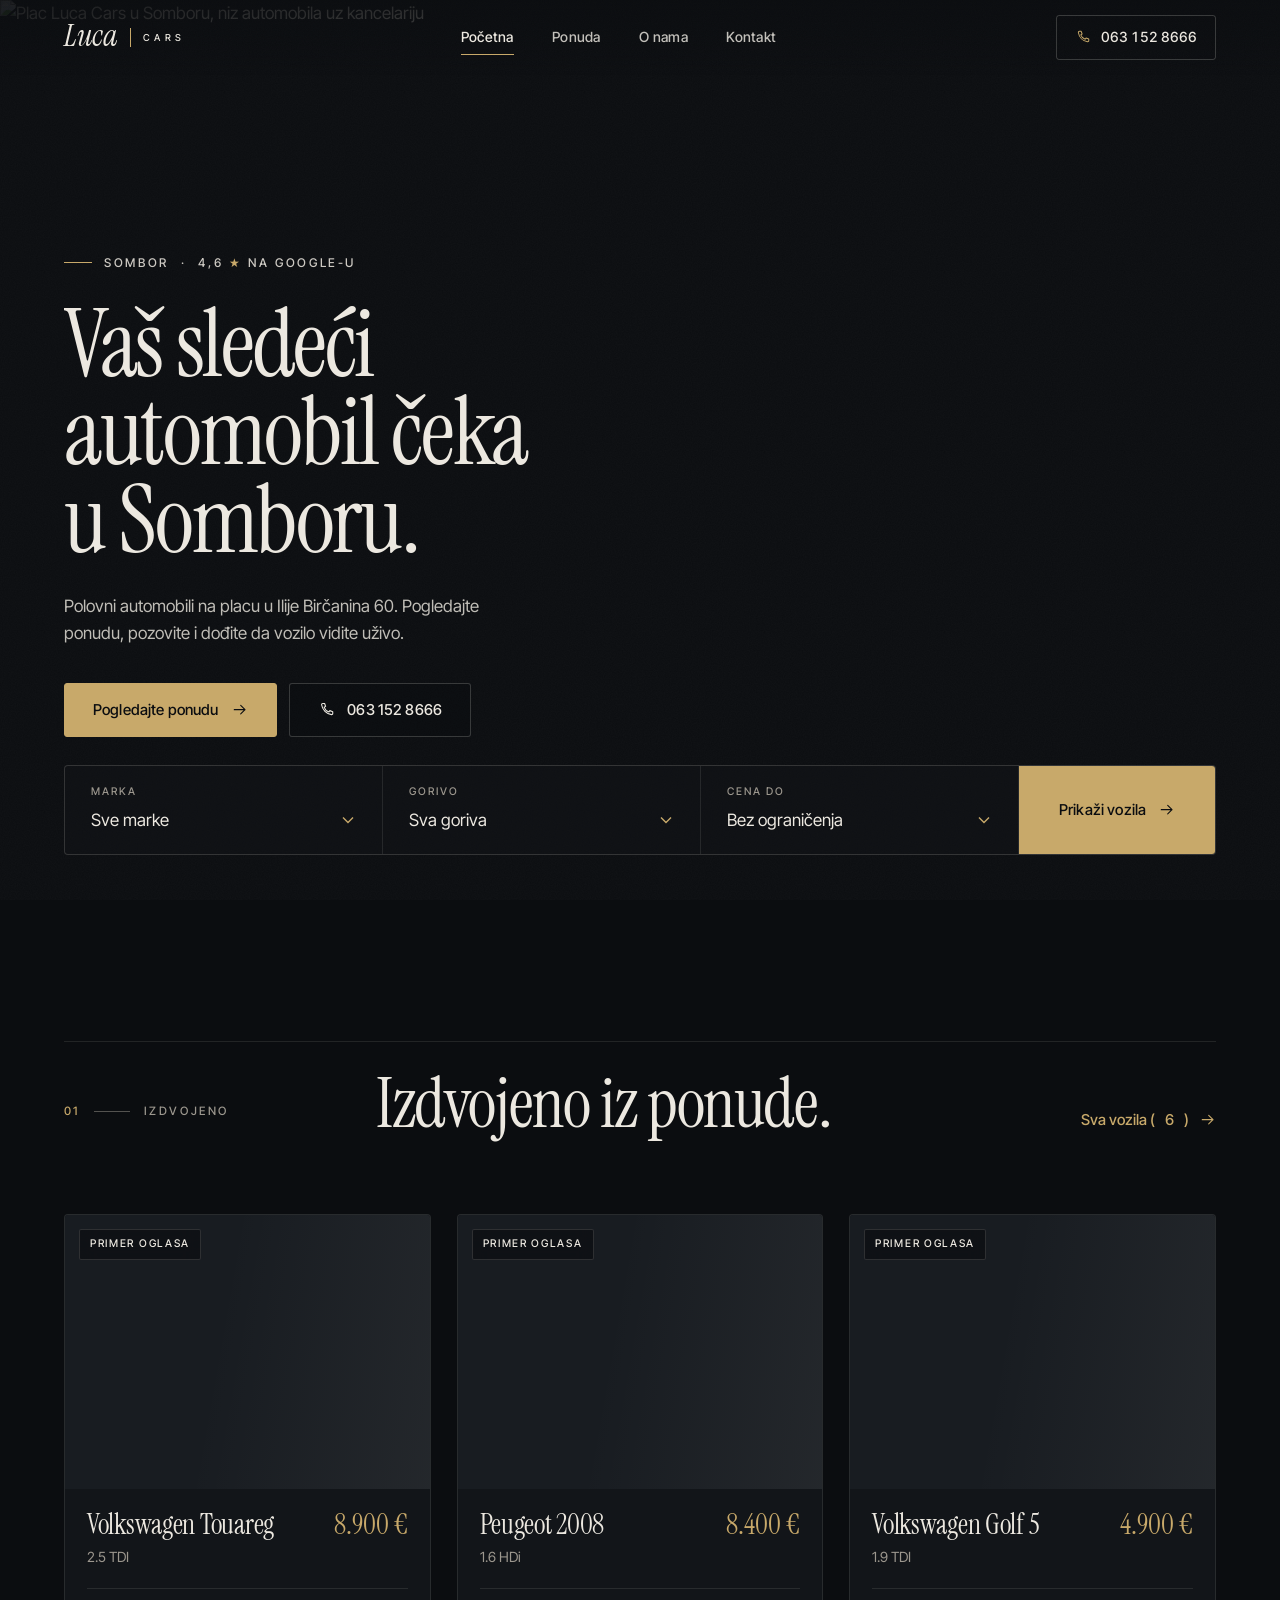
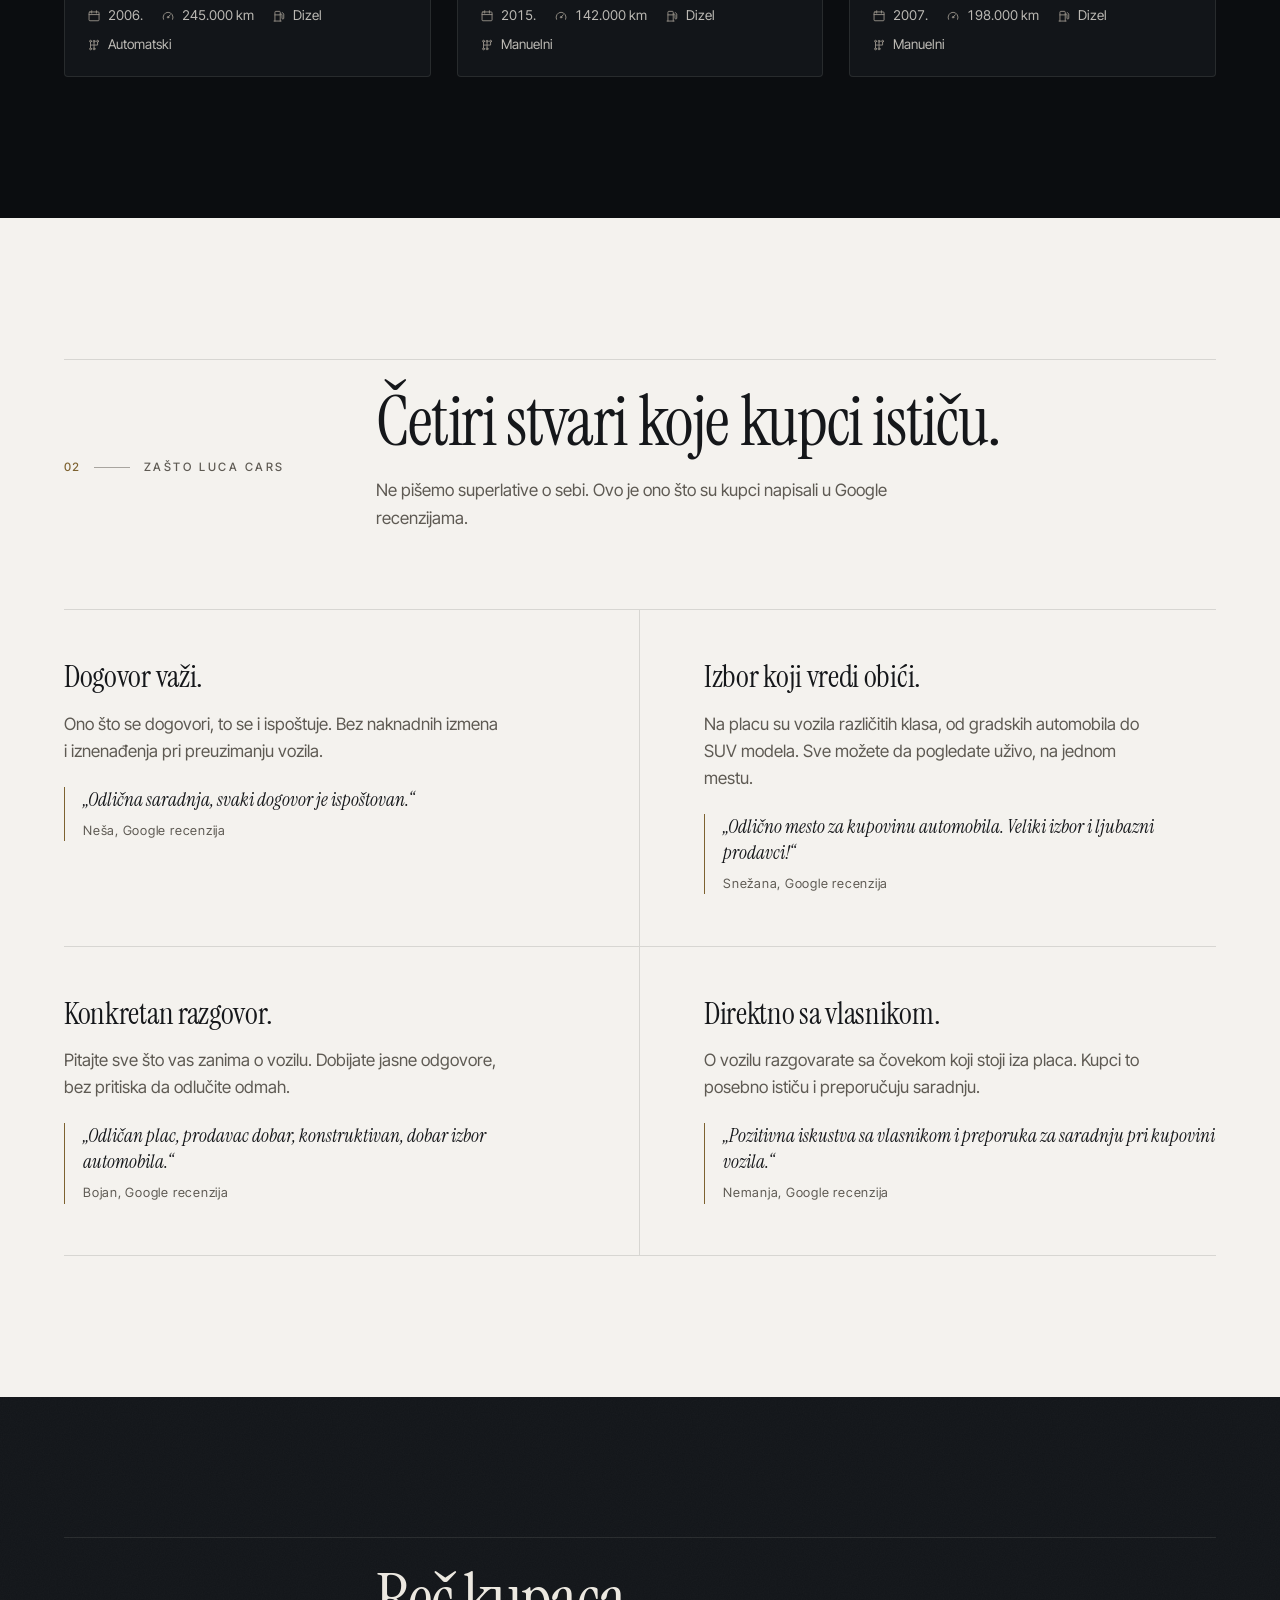
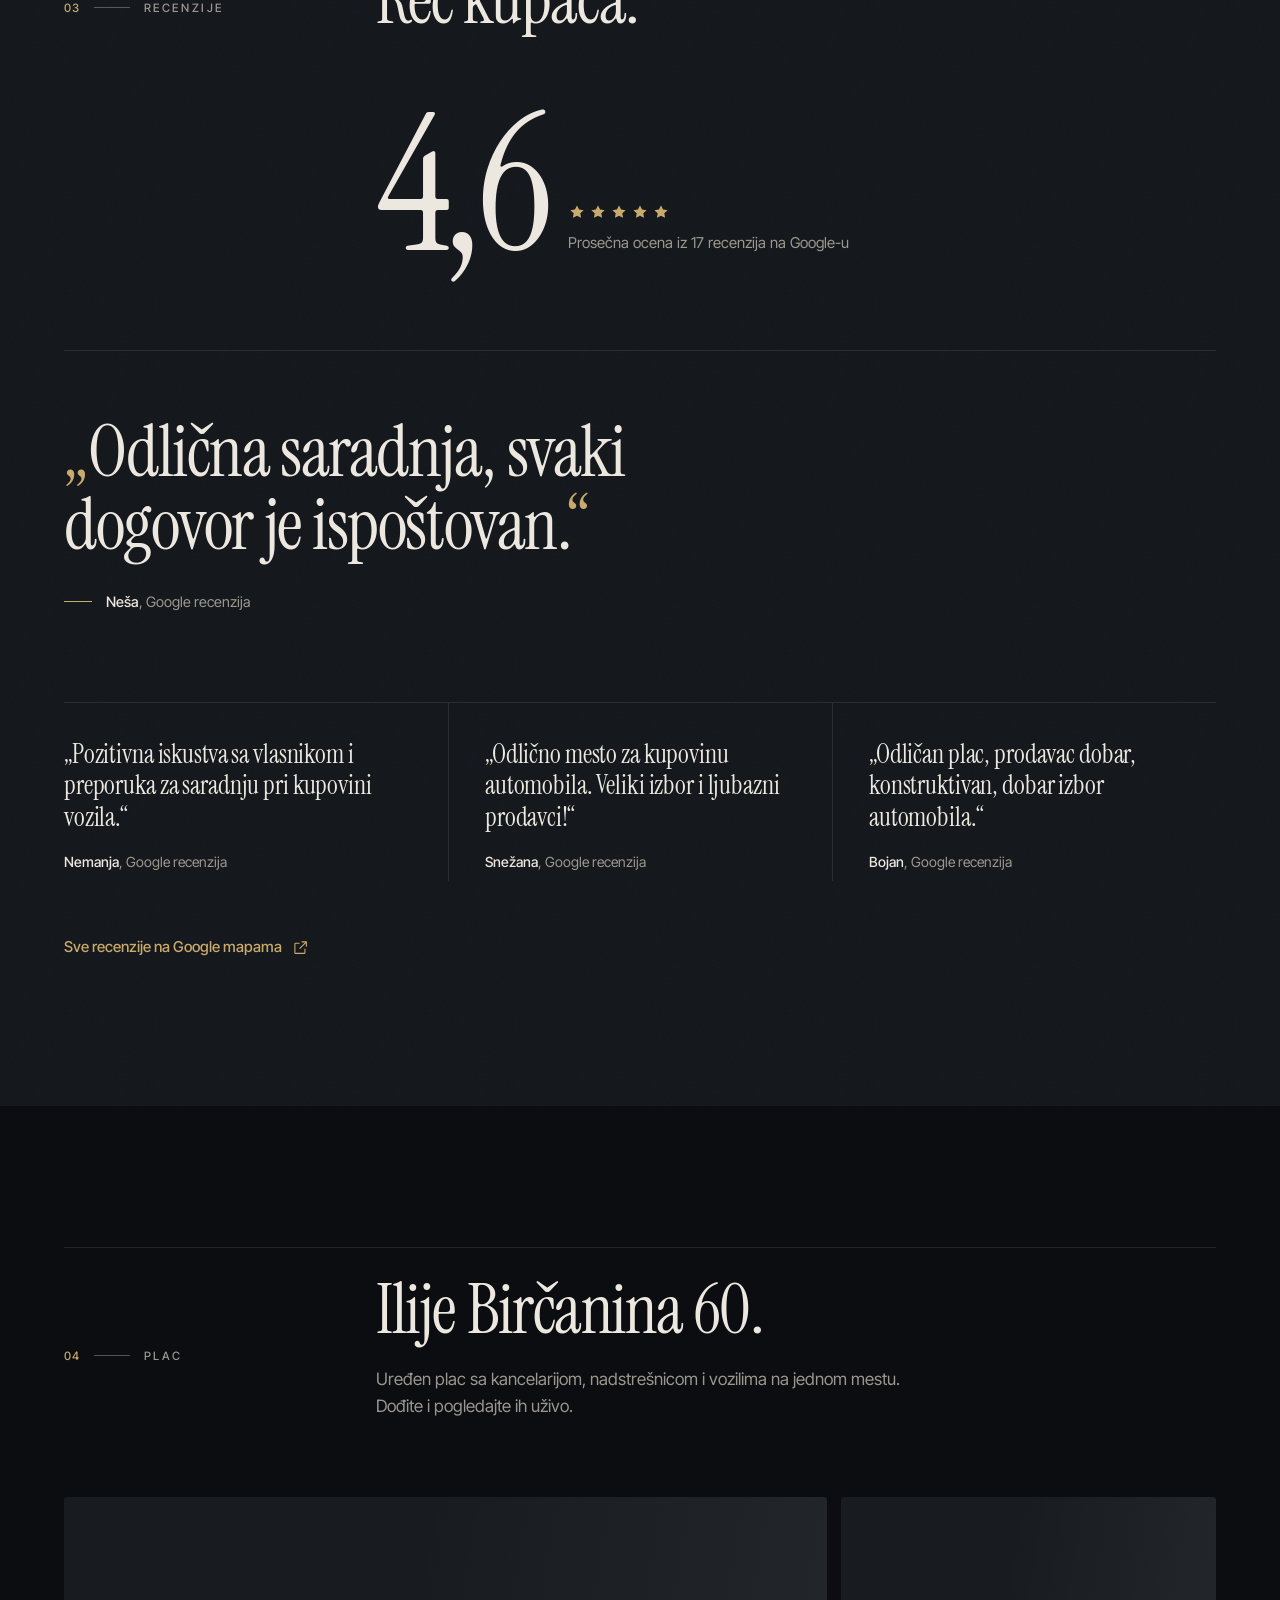
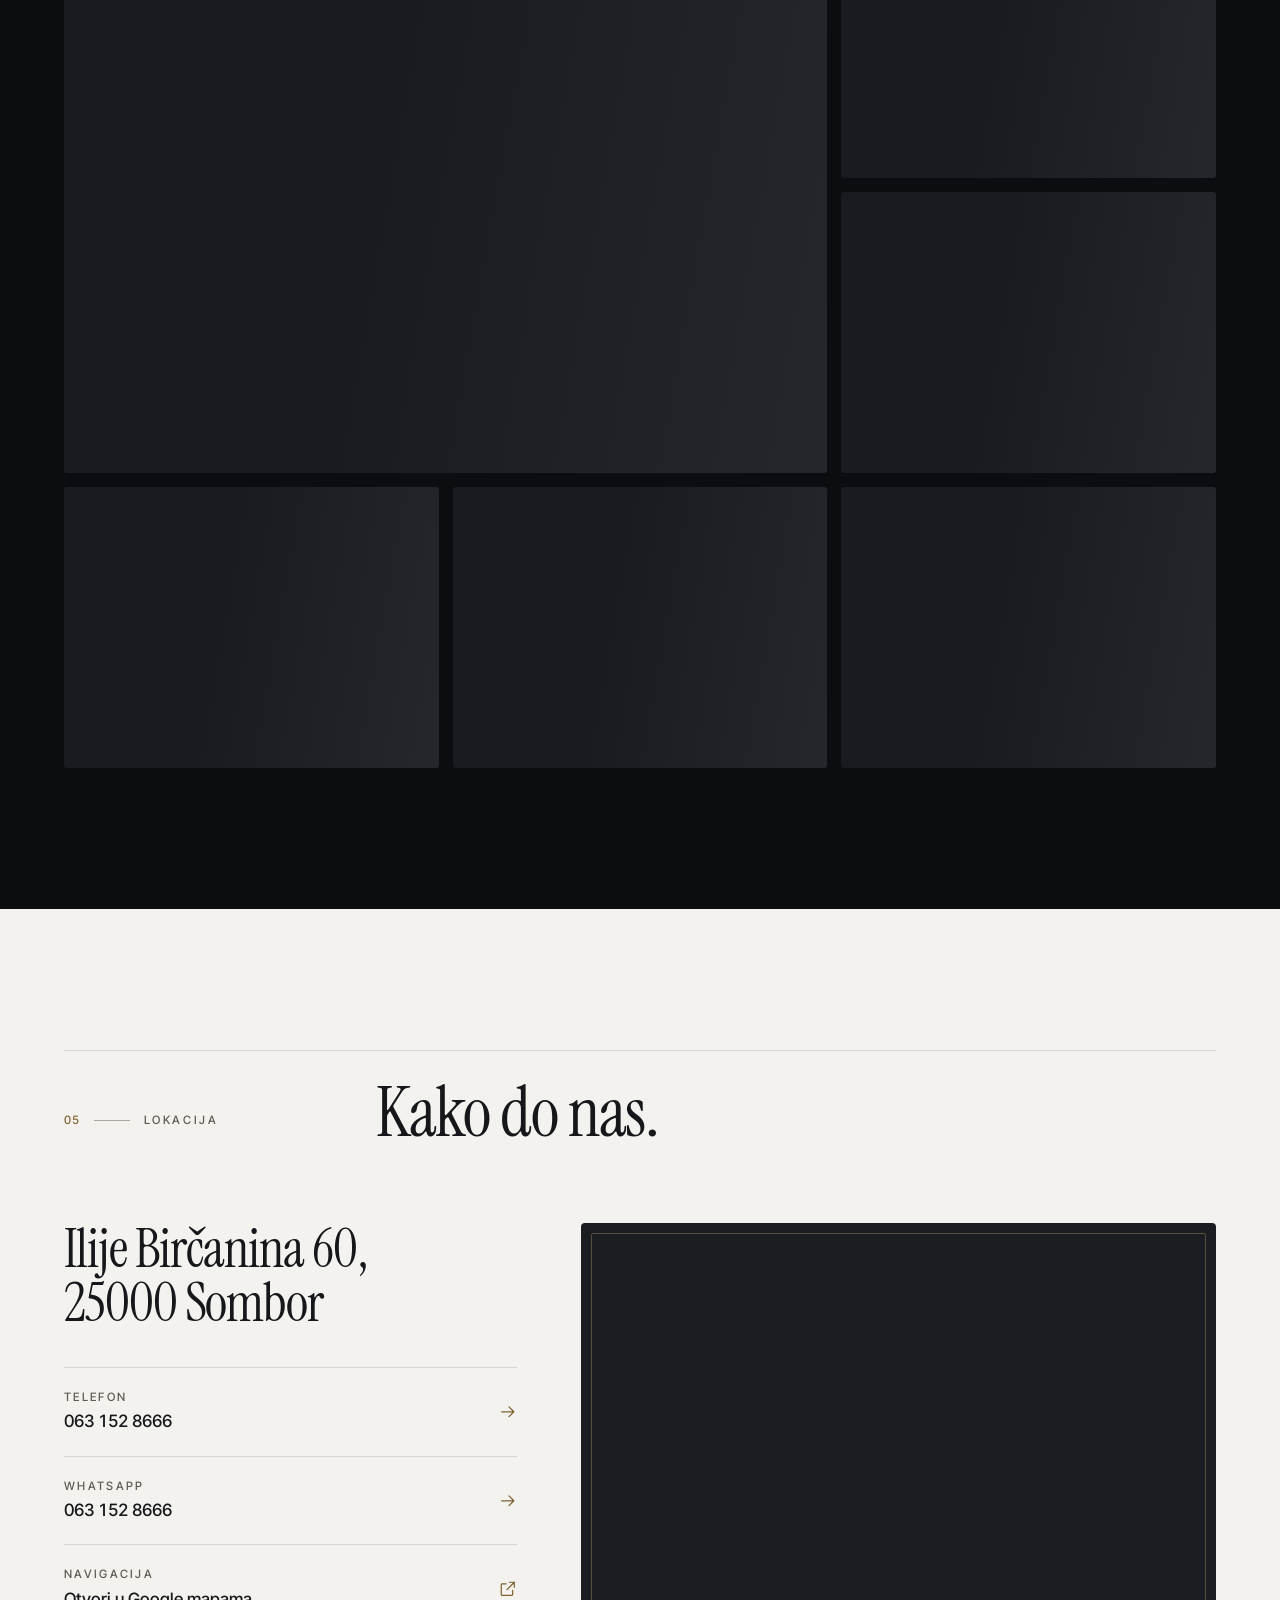
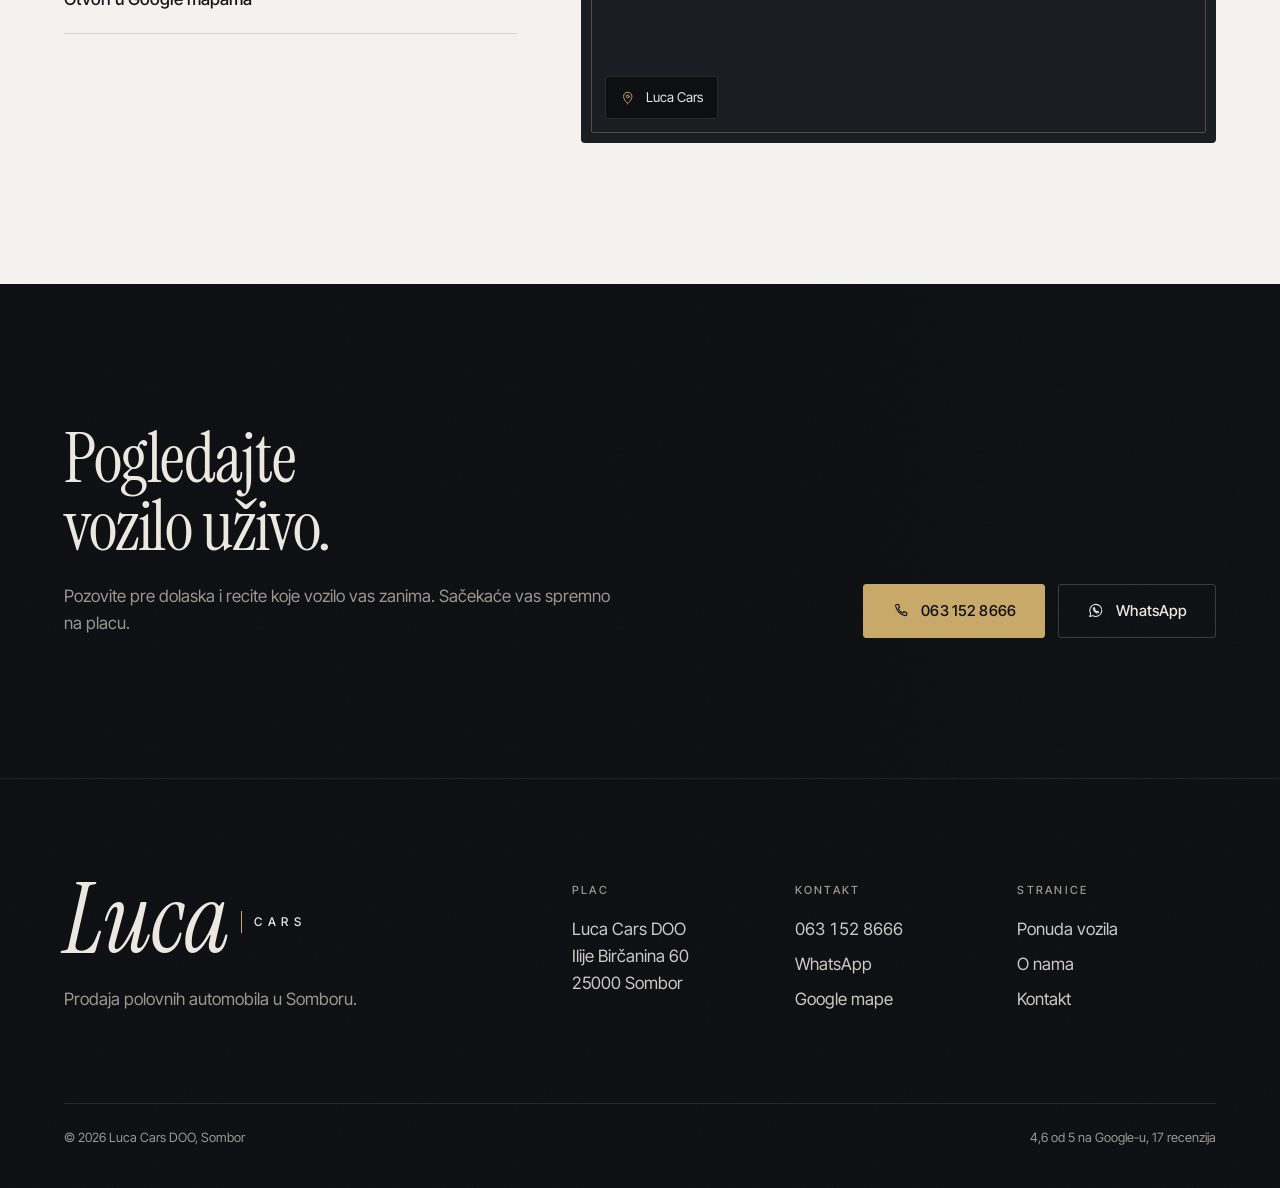
==== index.html @ 7cf2a196 "Luca Cars: premium sajt za plac polovnih automobila u Somboru Pocetna, ponuda sa filterima, stranica" ====
<!doctype html>
<html lang="sr-Latn" class="no-js">
<head>
<meta charset="utf-8">
<meta name="viewport" content="width=device-width, initial-scale=1, viewport-fit=cover">
<title>Luca Cars | Polovni automobili, Sombor</title>
<meta name="description" content="Luca Cars DOO, plac polovnih automobila u Somboru, Ilije Birčanina 60. Pogledajte ponudu vozila i pozovite 063 152 8666. Ocena 4,6 na Google-u.">
<link rel="canonical" href="https://cheef30.github.io/luca-cars/">
<meta name="theme-color" content="#0B0D10">
<meta name="format-detection" content="telephone=no">
<meta property="og:type" content="website">
<meta property="og:locale" content="sr_RS">
<meta property="og:site_name" content="Luca Cars">
<meta property="og:title" content="Luca Cars | Polovni automobili, Sombor">
<meta property="og:description" content="Luca Cars DOO, plac polovnih automobila u Somboru, Ilije Birčanina 60. Pogledajte ponudu vozila i pozovite 063 152 8666. Ocena 4,6 na Google-u.">
<meta property="og:url" content="https://cheef30.github.io/luca-cars/">
<meta property="og:image" content="https://lh3.googleusercontent.com/gps-cs-s/ANWiy9SutOEZ4twL-uuNcEpwwVgHwmrLd7KqmzbOhIECIXRTkbOp9bhR2r4d53oqVN2N6ytyyumzsqUqEn9nAwPIhBfDKMnV4dcfxzhqaBbbdOuFgwiQhVW2hgho5qgPK8e-7tVmFQdj0A=w1200-h630-c">
<meta property="og:image:width" content="1200">
<meta property="og:image:height" content="630">
<meta property="og:image:alt" content="Plac Luca Cars u Somboru sa nizom automobila">
<meta name="twitter:card" content="summary_large_image">
<link rel="icon" href="favicon.svg" type="image/svg+xml">
<link rel="icon" href="favicon.ico" sizes="32x32">
<link rel="apple-touch-icon" href="apple-touch-icon.png">
<link rel="preconnect" href="https://lh3.googleusercontent.com" crossorigin>
<link rel="preload" href="assets/fonts/instrument-serif.woff2" as="font" type="font/woff2" crossorigin>
<link rel="preload" href="assets/fonts/instrument-serif-italic.woff2" as="font" type="font/woff2" crossorigin>
<link rel="preload" href="assets/fonts/inter-tight.woff2" as="font" type="font/woff2" crossorigin>
<link rel="preload" as="image" href="https://lh3.googleusercontent.com/gps-cs-s/ANWiy9SutOEZ4twL-uuNcEpwwVgHwmrLd7KqmzbOhIECIXRTkbOp9bhR2r4d53oqVN2N6ytyyumzsqUqEn9nAwPIhBfDKMnV4dcfxzhqaBbbdOuFgwiQhVW2hgho5qgPK8e-7tVmFQdj0A=w1920-l65-rw" imagesrcset="https://lh3.googleusercontent.com/gps-cs-s/ANWiy9SutOEZ4twL-uuNcEpwwVgHwmrLd7KqmzbOhIECIXRTkbOp9bhR2r4d53oqVN2N6ytyyumzsqUqEn9nAwPIhBfDKMnV4dcfxzhqaBbbdOuFgwiQhVW2hgho5qgPK8e-7tVmFQdj0A=w828-l65-rw 828w, https://lh3.googleusercontent.com/gps-cs-s/ANWiy9SutOEZ4twL-uuNcEpwwVgHwmrLd7KqmzbOhIECIXRTkbOp9bhR2r4d53oqVN2N6ytyyumzsqUqEn9nAwPIhBfDKMnV4dcfxzhqaBbbdOuFgwiQhVW2hgho5qgPK8e-7tVmFQdj0A=w1280-l65-rw 1280w, https://lh3.googleusercontent.com/gps-cs-s/ANWiy9SutOEZ4twL-uuNcEpwwVgHwmrLd7KqmzbOhIECIXRTkbOp9bhR2r4d53oqVN2N6ytyyumzsqUqEn9nAwPIhBfDKMnV4dcfxzhqaBbbdOuFgwiQhVW2hgho5qgPK8e-7tVmFQdj0A=w1920-l65-rw 1920w" imagesizes="(max-width: 767px) 150vw, 100vw" fetchpriority="high">
<link rel="preload" href="data/vozila.json" as="fetch" type="application/json" crossorigin>
<script type="application/ld+json">{"@context": "https://schema.org", "@type": "AutoDealer", "name": "Luca Cars DOO", "description": "Prodaja polovnih automobila u Somboru.", "url": "https://cheef30.github.io/luca-cars/", "image": "https://lh3.googleusercontent.com/gps-cs-s/ANWiy9SutOEZ4twL-uuNcEpwwVgHwmrLd7KqmzbOhIECIXRTkbOp9bhR2r4d53oqVN2N6ytyyumzsqUqEn9nAwPIhBfDKMnV4dcfxzhqaBbbdOuFgwiQhVW2hgho5qgPK8e-7tVmFQdj0A=w1600", "telephone": "+381631528666", "address": {"@type": "PostalAddress", "streetAddress": "Ilije Birčanina 60", "postalCode": "25000", "addressLocality": "Sombor", "addressCountry": "RS"}, "aggregateRating": {"@type": "AggregateRating", "ratingValue": "4.6", "bestRating": "5", "reviewCount": "17"}, "hasMap": "https://www.google.com/maps/search/?api=1&query=Luca+Cars+Ilije+Bir%C4%8Danina+60+Sombor"}</script>
<link rel="stylesheet" href="assets/css/style.css">
<script>document.documentElement.className='js'</script>
<script src="assets/js/app.js" defer></script>
</head>
<body data-page="home">
<a class="skip" href="#main">Preskoči na sadržaj</a>
<svg width="0" height="0" style="position:absolute" aria-hidden="true" focusable="false"><defs>
<symbol id="i-cal" viewBox="0 0 24 24"><rect x="3.5" y="5" width="17" height="15" rx="1.5"/><path d="M3.5 9.5h17M8 3v4M16 3v4"/></symbol>
<symbol id="i-gauge" viewBox="0 0 24 24"><path d="M4.2 17.5a8.5 8.5 0 1 1 15.6 0"/><path d="M12 14l3.8-4.2"/><circle cx="12" cy="14" r="1.3"/></symbol>
<symbol id="i-fuel" viewBox="0 0 24 24"><path d="M5 20.5V5.5A1.5 1.5 0 0 1 6.5 4h6A1.5 1.5 0 0 1 14 5.5v15M3.5 20.5h12M5 10h9"/><path d="M14 8.5h1.5A1.5 1.5 0 0 1 17 10v5.5a1.5 1.5 0 0 0 3 0V8.6L17.6 6"/></symbol>
<symbol id="i-gear" viewBox="0 0 24 24"><circle cx="6" cy="5.5" r="1.6"/><circle cx="12" cy="5.5" r="1.6"/><circle cx="18" cy="5.5" r="1.6"/><circle cx="6" cy="18.5" r="1.6"/><circle cx="12" cy="18.5" r="1.6"/><path d="M6 7.1v9.8M12 7.1v9.8M18 7.1V12H6"/></symbol>
<symbol id="i-phone" viewBox="0 0 24 24"><path d="M6.6 3.5h2.6l1.4 4-2 1.3a11 11 0 0 0 6.6 6.6l1.3-2 4 1.4v2.6a1.6 1.6 0 0 1-1.7 1.6A16.5 16.5 0 0 1 5 5.2a1.6 1.6 0 0 1 1.6-1.7z"/></symbol>
<symbol id="i-wa" viewBox="0 0 24 24"><path d="M3.8 20.2l1.3-4.1a8.4 8.4 0 1 1 3 2.9z"/><path d="M9.3 8.3c.3-.4.6-.5 1-.4l.9 2.1-.7.9a5.6 5.6 0 0 0 2.6 2.6l.9-.7 2.1.9c.1.4 0 .8-.4 1.1-.7.5-1.7.6-2.8.1a7.6 7.6 0 0 1-3.9-3.9c-.4-1.1-.3-2 .3-2.7z"/></symbol>
<symbol id="i-arrow" viewBox="0 0 24 24"><path d="M4.5 12h15M13.5 6l6 6-6 6"/></symbol>
<symbol id="i-chev-l" viewBox="0 0 24 24"><path d="M14.5 5.5L8 12l6.5 6.5"/></symbol>
<symbol id="i-chev-r" viewBox="0 0 24 24"><path d="M9.5 5.5L16 12l-6.5 6.5"/></symbol>
<symbol id="i-close" viewBox="0 0 24 24"><path d="M6 6l12 12M18 6L6 18"/></symbol>
<symbol id="i-pin" viewBox="0 0 24 24"><path d="M12 21s-6.5-5.6-6.5-11a6.5 6.5 0 0 1 13 0c0 5.4-6.5 11-6.5 11z"/><circle cx="12" cy="10" r="2.3"/></symbol>
<symbol id="i-star" viewBox="0 0 24 24"><path d="M12 3.2l2.7 5.6 6.1.8-4.5 4.2 1.1 6-5.4-2.9-5.4 2.9 1.1-6-4.5-4.2 6.1-.8z"/></symbol>
<symbol id="i-expand" viewBox="0 0 24 24"><path d="M4 9V4h5M20 9V4h-5M4 15v5h5M20 15v5h-5"/></symbol>
<symbol id="i-info" viewBox="0 0 24 24"><circle cx="12" cy="12" r="8.5"/><path d="M12 11v5M12 8h.01"/></symbol>
<symbol id="i-ext" viewBox="0 0 24 24"><path d="M14 4h6v6M20 4l-9 9M18 14v5a1 1 0 0 1-1 1H5a1 1 0 0 1-1-1V7a1 1 0 0 1 1-1h5"/></symbol>
</defs></svg>
<header class="nav" data-nav>
  <div class="nav__inner wrap">
    <a class="brand" href="index.html" aria-label="Luca Cars, početna"><span class="brand__name">Luca</span><span class="brand__cars">Cars</span></a>
    <nav class="nav__links" aria-label="Glavna navigacija"><a href="index.html" aria-current="page">Početna</a><a href="ponuda.html">Ponuda</a><a href="o-nama.html">O nama</a><a href="kontakt.html">Kontakt</a></nav>
    <div class="nav__cta"><a class="nav__phone magnetic" href="tel:+381631528666"><svg class="i" aria-hidden="true"><use href="#i-phone"></use></svg><span class="num">063 152 8666</span></a></div>
    <button class="nav__toggle" type="button" aria-expanded="false" aria-controls="menu"><span></span><span></span><span class="sr-only">Otvori meni</span></button>
  </div>
</header>
<div class="menu grain" id="menu">
  <nav class="menu__links" aria-label="Mobilna navigacija"><a href="index.html" aria-current="page"><small>01</small>Početna</a><a href="ponuda.html"><small>02</small>Ponuda</a><a href="o-nama.html"><small>03</small>O nama</a><a href="kontakt.html"><small>04</small>Kontakt</a></nav>
  <div class="menu__foot">
    <p>Ilije Birčanina 60, 25000 Sombor</p>
    <div class="btn-row"><a class="btn btn--gold" href="tel:+381631528666"><svg class="i" aria-hidden="true"><use href="#i-phone"></use></svg>063 152 8666</a><a class="btn btn--ghost" href="https://wa.me/381631528666" target="_blank" rel="noopener"><svg class="i" aria-hidden="true"><use href="#i-wa"></use></svg>WhatsApp</a></div>
  </div>
</div>
<main id="main">
<section class="hero grain" aria-labelledby="h-hero">
  <div class="hero__media"><img src="https://lh3.googleusercontent.com/gps-cs-s/ANWiy9SutOEZ4twL-uuNcEpwwVgHwmrLd7KqmzbOhIECIXRTkbOp9bhR2r4d53oqVN2N6ytyyumzsqUqEn9nAwPIhBfDKMnV4dcfxzhqaBbbdOuFgwiQhVW2hgho5qgPK8e-7tVmFQdj0A=w1920-l65-rw" srcset="https://lh3.googleusercontent.com/gps-cs-s/ANWiy9SutOEZ4twL-uuNcEpwwVgHwmrLd7KqmzbOhIECIXRTkbOp9bhR2r4d53oqVN2N6ytyyumzsqUqEn9nAwPIhBfDKMnV4dcfxzhqaBbbdOuFgwiQhVW2hgho5qgPK8e-7tVmFQdj0A=w828-l65-rw 828w, https://lh3.googleusercontent.com/gps-cs-s/ANWiy9SutOEZ4twL-uuNcEpwwVgHwmrLd7KqmzbOhIECIXRTkbOp9bhR2r4d53oqVN2N6ytyyumzsqUqEn9nAwPIhBfDKMnV4dcfxzhqaBbbdOuFgwiQhVW2hgho5qgPK8e-7tVmFQdj0A=w1280-l65-rw 1280w, https://lh3.googleusercontent.com/gps-cs-s/ANWiy9SutOEZ4twL-uuNcEpwwVgHwmrLd7KqmzbOhIECIXRTkbOp9bhR2r4d53oqVN2N6ytyyumzsqUqEn9nAwPIhBfDKMnV4dcfxzhqaBbbdOuFgwiQhVW2hgho5qgPK8e-7tVmFQdj0A=w1920-l65-rw 1920w" sizes="(max-width: 767px) 150vw, 100vw" alt="Plac Luca Cars u Somboru, niz automobila uz kancelariju" width="1920" height="1080" fetchpriority="high" decoding="async"></div>
  <div class="hero__shade"></div>
  <div class="hero__inner wrap">
    <p class="hero__eyebrow"><span>Sombor</span><span aria-hidden="true">·</span><span class="num">4,6 <span class="star" aria-hidden="true">★</span><span class="sr-only">od 5</span> na Google-u</span></p>
    <h1 class="hero__title" id="h-hero"><span class="ln"><span>Vaš sledeći</span></span> <span class="ln"><span>automobil čeka</span></span> <span class="ln"><span>u Somboru.</span></span></h1>
    <p class="hero__lead">Polovni automobili na placu u Ilije Birčanina 60. Pogledajte ponudu, pozovite i dođite da vozilo vidite uživo.</p>
    <div class="hero__ctas btn-row">
      <a class="btn btn--gold magnetic" href="ponuda.html">Pogledajte ponudu<svg class="i i--arrow" aria-hidden="true"><use href="#i-arrow"></use></svg></a>
      <a class="btn btn--glass btn--ghost magnetic" href="tel:+381631528666"><svg class="i" aria-hidden="true"><use href="#i-phone"></use></svg>063 152 8666</a>
    </div>
  </div>
  <div class="search-wrap wrap">
    <form class="search" id="search" action="ponuda.html" role="search" aria-label="Pretraga vozila">
      <div class="search__field"><label for="s-marka">Marka</label><select class="select" id="s-marka" name="marka"><option value="">Sve marke</option></select></div>
      <div class="search__field"><label for="s-gorivo">Gorivo</label><select class="select" id="s-gorivo" name="gorivo"><option value="">Sva goriva</option></select></div>
      <div class="search__field"><label for="s-cena">Cena do</label><select class="select num" id="s-cena" name="cena_do"><option value="">Bez ograničenja</option><option value="3000">3.000 €</option><option value="5000">5.000 €</option><option value="8000">8.000 €</option><option value="12000">12.000 €</option><option value="20000">20.000 €</option></select></div>
      <button class="btn btn--gold search__btn" type="submit">Prikaži vozila<svg class="i i--arrow" aria-hidden="true"><use href="#i-arrow"></use></svg></button>
    </form>
  </div>
</section>

<section class="section" aria-labelledby="h-izd">
  <div class="wrap">
    <header class="sec-head" data-reveal>
      <p class="sec-label"><span class="sec-label__num">01</span><span class="sec-label__rule"></span>Izdvojeno</p>
      <div class="sec-head__row"><h2 class="h2" id="h-izd">Izdvojeno iz ponude.</h2><a class="link link--gold" href="ponuda.html">Sva vozila (<span data-total class="num">6</span>)<svg class="i" aria-hidden="true"><use href="#i-arrow"></use></svg></a></div>
    </header>
    <div class="cards" id="featured" aria-live="polite"><div class="card card--skel" aria-hidden="true"><div class="card__media media skel"></div><div class="card__body"><div class="bar" style="width:60%"></div><div class="bar" style="width:35%"></div><div class="bar" style="width:90%;margin-top:28px"></div></div></div><div class="card card--skel" aria-hidden="true"><div class="card__media media skel"></div><div class="card__body"><div class="bar" style="width:60%"></div><div class="bar" style="width:35%"></div><div class="bar" style="width:90%;margin-top:28px"></div></div></div><div class="card card--skel" aria-hidden="true"><div class="card__media media skel"></div><div class="card__body"><div class="bar" style="width:60%"></div><div class="bar" style="width:35%"></div><div class="bar" style="width:90%;margin-top:28px"></div></div></div></div>
  </div>
</section>

<section class="section light" aria-labelledby="h-why">
  <div class="wrap">
    <header class="sec-head" data-reveal>
      <p class="sec-label"><span class="sec-label__num">02</span><span class="sec-label__rule"></span>Zašto Luca Cars</p>
      <div class="sec-head__main"><h2 class="h2" id="h-why">Četiri stvari koje kupci ističu.</h2><p class="lead">Ne pišemo superlative o sebi. Ovo je ono što su kupci napisali u Google recenzijama.</p></div>
    </header>
    <div class="why"><article class="why__item" data-reveal style="--d:0.00s"><h3 class="h3">Dogovor važi.</h3><p>Ono što se dogovori, to se i ispoštuje. Bez naknadnih izmena i iznenađenja pri preuzimanju vozila.</p><div class="why__quote"><q>Odlična saradnja, svaki dogovor je ispoštovan.</q><cite>Neša, Google recenzija</cite></div></article><article class="why__item" data-reveal style="--d:0.08s"><h3 class="h3">Izbor koji vredi obići.</h3><p>Na placu su vozila različitih klasa, od gradskih automobila do SUV modela. Sve možete da pogledate uživo, na jednom mestu.</p><div class="why__quote"><q>Odlično mesto za kupovinu automobila. Veliki izbor i ljubazni prodavci!</q><cite>Snežana, Google recenzija</cite></div></article><article class="why__item" data-reveal style="--d:0.00s"><h3 class="h3">Konkretan razgovor.</h3><p>Pitajte sve što vas zanima o vozilu. Dobijate jasne odgovore, bez pritiska da odlučite odmah.</p><div class="why__quote"><q>Odličan plac, prodavac dobar, konstruktivan, dobar izbor automobila.</q><cite>Bojan, Google recenzija</cite></div></article><article class="why__item" data-reveal style="--d:0.08s"><h3 class="h3">Direktno sa vlasnikom.</h3><p>O vozilu razgovarate sa čovekom koji stoji iza placa. Kupci to posebno ističu i preporučuju saradnju.</p><div class="why__quote"><q>Pozitivna iskustva sa vlasnikom i preporuka za saradnju pri kupovini vozila.</q><cite>Nemanja, Google recenzija</cite></div></article></div>
  </div>
</section>

<section class="section dark-2 grain" aria-labelledby="h-rec">
  <div class="wrap">
    <header class="sec-head" data-reveal>
      <p class="sec-label"><span class="sec-label__num">03</span><span class="sec-label__rule"></span>Recenzije</p>
      <div class="sec-head__main"><h2 class="h2" id="h-rec">Reč kupaca.</h2></div>
    </header>
    <div class="rating" data-reveal>
      <div></div>
      <div class="rating__aside">
        <div class="rating__score">
          <span class="rating__num num" data-count="4.6" aria-hidden="true">4,6</span>
          <div class="rating__meta"><span class="stars" role="img" aria-label="Ocena 4,6 od 5"><svg class="i i--fill" aria-hidden="true"><use href="#i-star"></use></svg><svg class="i i--fill" aria-hidden="true"><use href="#i-star"></use></svg><svg class="i i--fill" aria-hidden="true"><use href="#i-star"></use></svg><svg class="i i--fill" aria-hidden="true"><use href="#i-star"></use></svg><svg class="i i--fill" aria-hidden="true"><use href="#i-star"></use></svg><span class="stars__fill" style="width:92%"><svg class="i i--fill" aria-hidden="true"><use href="#i-star"></use></svg><svg class="i i--fill" aria-hidden="true"><use href="#i-star"></use></svg><svg class="i i--fill" aria-hidden="true"><use href="#i-star"></use></svg><svg class="i i--fill" aria-hidden="true"><use href="#i-star"></use></svg><svg class="i i--fill" aria-hidden="true"><use href="#i-star"></use></svg></span></span><p><span class="sr-only">Ocena 4,6 od 5. </span>Prosečna ocena iz 17 recenzija na Google-u</p></div>
        </div>
      </div>
    </div>
    <div class="quote-main" data-reveal>
      <blockquote><p>Odlična saradnja, svaki dogovor je ispoštovan.</p></blockquote>
      <p class="quote-by"><span><b>Neša</b>, Google recenzija</span></p>
    </div>
    <div class="quotes"><figure data-reveal style="--d:0.00s"><blockquote><p>„Pozitivna iskustva sa vlasnikom i preporuka za saradnju pri kupovini vozila.“</p></blockquote><figcaption><b>Nemanja</b>, Google recenzija</figcaption></figure><figure data-reveal style="--d:0.08s"><blockquote><p>„Odlično mesto za kupovinu automobila. Veliki izbor i ljubazni prodavci!“</p></blockquote><figcaption><b>Snežana</b>, Google recenzija</figcaption></figure><figure data-reveal style="--d:0.16s"><blockquote><p>„Odličan plac, prodavac dobar, konstruktivan, dobar izbor automobila.“</p></blockquote><figcaption><b>Bojan</b>, Google recenzija</figcaption></figure></div>
    <p style="margin-top:48px" data-reveal><a class="link link--gold" href="https://www.google.com/maps/search/?api=1&query=Luca+Cars+Ilije+Bir%C4%8Danina+60+Sombor" target="_blank" rel="noopener">Sve recenzije na Google mapama<svg class="i" aria-hidden="true"><use href="#i-ext"></use></svg></a></p>
  </div>
</section>

<section class="section" aria-labelledby="h-plac">
  <div class="wrap">
    <header class="sec-head" data-reveal>
      <p class="sec-label"><span class="sec-label__num">04</span><span class="sec-label__rule"></span>Plac</p>
      <div class="sec-head__main"><h2 class="h2" id="h-plac">Ilije Birčanina 60.</h2><p class="lead">Uređen plac sa kancelarijom, nadstrešnicom i vozilima na jednom mestu. Dođite i pogledajte ih uživo.</p></div>
    </header>
    <div class="gallery"><button type="button" class="gallery__item media skel" data-lightbox="https://lh3.googleusercontent.com/gps-cs-s/ANWiy9TVcC-X57WgJsLuo5kwJ8cdLB10k64fjn6xGlnShy2irhVSTcuzG0T84znGos31R28hMxhZdRj_LqPmgIoiEmwuVqHCXD9TqRy5e8A3vaDZSuVFTmAv4GdVjrba1DGR7wJ9nROZ=w1600" data-reveal style="--d:0.00s" aria-label="Uvećaj: Kancelarija Luca Cars sa natpisom na fasadi"><img class="fade" src="https://lh3.googleusercontent.com/gps-cs-s/ANWiy9TVcC-X57WgJsLuo5kwJ8cdLB10k64fjn6xGlnShy2irhVSTcuzG0T84znGos31R28hMxhZdRj_LqPmgIoiEmwuVqHCXD9TqRy5e8A3vaDZSuVFTmAv4GdVjrba1DGR7wJ9nROZ=w1280-l72-rw" alt="Kancelarija Luca Cars sa natpisom na fasadi" width="1280" height="960" loading="lazy" decoding="async"></button><button type="button" class="gallery__item media skel" data-lightbox="https://lh3.googleusercontent.com/gps-cs-s/ANWiy9Q6n1tUFyXlfrB-Y_acLg1TTJYbp7H2cUSQUp9-HbiKzXq5HhVdv2P007V9RIa2FRj03WQyOfvXowJV6ROb6DW2-FwvPyIVhdOsHt0CgtB0oY0nSCmAQQh3w1f8zI0ZpG7dzq4=w1600" data-reveal style="--d:0.06s" aria-label="Uvećaj: Niz automobila parkiranih uz zid placa"><img class="fade" src="https://lh3.googleusercontent.com/gps-cs-s/ANWiy9Q6n1tUFyXlfrB-Y_acLg1TTJYbp7H2cUSQUp9-HbiKzXq5HhVdv2P007V9RIa2FRj03WQyOfvXowJV6ROb6DW2-FwvPyIVhdOsHt0CgtB0oY0nSCmAQQh3w1f8zI0ZpG7dzq4=w800-l72-rw" alt="Niz automobila parkiranih uz zid placa" width="800" height="600" loading="lazy" decoding="async"></button><button type="button" class="gallery__item media skel" data-lightbox="https://lh3.googleusercontent.com/gps-cs-s/ANWiy9Tqg2RsNFO8ZsfLm41o6Bj83hzwe7K9_X5O1L2vm7-cAhay0qgVx4AlUee8iVQzA1k6f6wwuDpqE1jxiTfPWOFS-JBWSDhL923ftemc8u9oAxpj5dd_-864FTRKn_0QZlY38S4ILg=w1600" data-reveal style="--d:0.12s" aria-label="Uvećaj: Ulaz u kancelariju i automobili ispred"><img class="fade" src="https://lh3.googleusercontent.com/gps-cs-s/ANWiy9Tqg2RsNFO8ZsfLm41o6Bj83hzwe7K9_X5O1L2vm7-cAhay0qgVx4AlUee8iVQzA1k6f6wwuDpqE1jxiTfPWOFS-JBWSDhL923ftemc8u9oAxpj5dd_-864FTRKn_0QZlY38S4ILg=w800-l72-rw" alt="Ulaz u kancelariju i automobili ispred" width="800" height="600" loading="lazy" decoding="async"></button><button type="button" class="gallery__item media skel" data-lightbox="https://lh3.googleusercontent.com/gps-cs-s/ANWiy9RbwtZTQGjo5B2UtZ9AmNtSaRpQxn5k7EkvGh-t1472NeynOWfUQs8EyIhAifOs25I1PZX-51rdHxcYDMd5PwsU3bEMwny2CTiRnNRc0z9046vQNUKcr5XRAOHyELI3bgUiBhbbpA=w1600" data-reveal style="--d:0.00s" aria-label="Uvećaj: Ograđeni plac sa natpisom Luca Cars"><img class="fade" src="https://lh3.googleusercontent.com/gps-cs-s/ANWiy9RbwtZTQGjo5B2UtZ9AmNtSaRpQxn5k7EkvGh-t1472NeynOWfUQs8EyIhAifOs25I1PZX-51rdHxcYDMd5PwsU3bEMwny2CTiRnNRc0z9046vQNUKcr5XRAOHyELI3bgUiBhbbpA=w800-l72-rw" alt="Ograđeni plac sa natpisom Luca Cars" width="800" height="600" loading="lazy" decoding="async"></button><button type="button" class="gallery__item media skel" data-lightbox="https://lh3.googleusercontent.com/gps-cs-s/ANWiy9Rn86PemnC1w2l3xn0-V-xr9S1eWucweAdPx5QldMVmD8R55v7pk3W8pYwP4VL9DXU-KzdPCRpwWsAYoFbyR3ubrIUN43D5VfD72QjCEVP_mfMhF1wvAPEvIJiX0PkicAgXlhJdDg=w1600" data-reveal style="--d:0.06s" aria-label="Uvećaj: Automobili pod nadstrešnicom"><img class="fade" src="https://lh3.googleusercontent.com/gps-cs-s/ANWiy9Rn86PemnC1w2l3xn0-V-xr9S1eWucweAdPx5QldMVmD8R55v7pk3W8pYwP4VL9DXU-KzdPCRpwWsAYoFbyR3ubrIUN43D5VfD72QjCEVP_mfMhF1wvAPEvIJiX0PkicAgXlhJdDg=w800-l72-rw" alt="Automobili pod nadstrešnicom" width="800" height="600" loading="lazy" decoding="async"></button><button type="button" class="gallery__item media skel" data-lightbox="https://lh3.googleusercontent.com/gps-cs-s/ANWiy9R7z8boesZC9DRFtunXo1OtnTM_gQjBi6WB-iyqgiFLiy3CBqzO1mbc9C0d_dNtdjpl0Bg_R7TS1HaQd5QtEIA3MyKI_5bphG4qwJr_O59dO8nNk_wpA05qs-4jtFcBkJJlccCPiQ=w1600" data-reveal style="--d:0.12s" aria-label="Uvećaj: Automobili na šljunčanom placu"><img class="fade" src="https://lh3.googleusercontent.com/gps-cs-s/ANWiy9R7z8boesZC9DRFtunXo1OtnTM_gQjBi6WB-iyqgiFLiy3CBqzO1mbc9C0d_dNtdjpl0Bg_R7TS1HaQd5QtEIA3MyKI_5bphG4qwJr_O59dO8nNk_wpA05qs-4jtFcBkJJlccCPiQ=w800-l72-rw" alt="Automobili na šljunčanom placu" width="800" height="600" loading="lazy" decoding="async"></button></div>
  </div>
</section>

<section class="section light" aria-labelledby="h-lok">
  <div class="wrap">
    <header class="sec-head" data-reveal>
      <p class="sec-label"><span class="sec-label__num">05</span><span class="sec-label__rule"></span>Lokacija</p>
      <div class="sec-head__main"><h2 class="h2" id="h-lok">Kako do nas.</h2></div>
    </header>
    <div class="loc">
      <div data-reveal>
        <p class="loc__addr">Ilije Birčanina 60,<br>25000 Sombor</p>
        <div class="loc__list">
          <a href="tel:+381631528666"><span><span class="label">Telefon</span><strong class="num">063 152 8666</strong></span><svg class="i" aria-hidden="true"><use href="#i-arrow"></use></svg></a>
          <a href="https://wa.me/381631528666" target="_blank" rel="noopener"><span><span class="label">WhatsApp</span><strong class="num">063 152 8666</strong></span><svg class="i" aria-hidden="true"><use href="#i-arrow"></use></svg></a>
          <a href="https://www.google.com/maps/search/?api=1&query=Luca+Cars+Ilije+Bir%C4%8Danina+60+Sombor" target="_blank" rel="noopener"><span><span class="label">Navigacija</span><strong>Otvori u Google mapama</strong></span><svg class="i" aria-hidden="true"><use href="#i-ext"></use></svg></a>
        </div>
      </div>
      <div class="map" data-reveal style="--d:.1s">
        <iframe data-src="https://maps.google.com/maps?q=Ilije%20Bir%C4%8Danina%2060%2C%2025000%20Sombor&z=16&output=embed" title="Mapa: Luca Cars, Ilije Birčanina 60, Sombor" loading="lazy" referrerpolicy="no-referrer-when-downgrade"></iframe>
        <span class="map__pin"><svg class="i" aria-hidden="true"><use href="#i-pin"></use></svg>Luca Cars</span>
      </div>
    </div>
  </div>
</section>

<section class="section cta grain" aria-labelledby="h-cta">
  <div class="cta__bg media"><img class="fade" src="https://lh3.googleusercontent.com/gps-cs-s/ANWiy9QZkDde758wn7HR1puQWFzxoH6ZxG73gjluop7EmGhGjLB-Uu_3zDmpUeDkmaFZL9Ft22Z8FOtJpzIByTMxx2HiQRe6CjaWY-bsUuEfB4zAH_HXX_EperrJte-kUiSpLWtK3o3M=w960-l50-rw" alt="" width="960" height="720" loading="lazy" decoding="async"></div>
  <div class="wrap cta__inner" data-reveal>
    <div>
      <h2 class="h2" id="h-cta">Pogledajte vozilo uživo.</h2>
      <p class="lead" style="margin-top:22px">Pozovite pre dolaska i recite koje vozilo vas zanima. Sačekaće vas spremno na placu.</p>
    </div>
    <div class="btn-row">
      <a class="btn btn--gold magnetic" href="tel:+381631528666"><svg class="i" aria-hidden="true"><use href="#i-phone"></use></svg>063 152 8666</a>
      <a class="btn btn--ghost magnetic" href="https://wa.me/381631528666" target="_blank" rel="noopener"><svg class="i" aria-hidden="true"><use href="#i-wa"></use></svg>WhatsApp</a>
    </div>
  </div>
</section>
</main>
<footer class="footer grain">
  <div class="wrap">
    <div class="footer__top">
      <div>
        <a class="brand" href="index.html" aria-label="Luca Cars, početna"><span class="brand__name">Luca</span><span class="brand__cars">Cars</span></a>
        <p class="lead" style="margin-top:24px">Prodaja polovnih automobila u Somboru.</p>
      </div>
      <div class="footer__cols">
        <div><h2>Plac</h2><address>Luca Cars DOO<br>Ilije Birčanina 60<br>25000 Sombor</address></div>
        <div><h2>Kontakt</h2><ul><li><a class="num" href="tel:+381631528666">063 152 8666</a></li><li><a href="https://wa.me/381631528666" target="_blank" rel="noopener">WhatsApp</a></li><li><a href="https://www.google.com/maps/search/?api=1&query=Luca+Cars+Ilije+Bir%C4%8Danina+60+Sombor" target="_blank" rel="noopener">Google mape</a></li></ul></div>
        <div><h2>Stranice</h2><ul><li><a href="ponuda.html">Ponuda vozila</a></li><li><a href="o-nama.html">O nama</a></li><li><a href="kontakt.html">Kontakt</a></li></ul></div>
      </div>
    </div>
    <div class="footer__bottom"><p>© <span data-year>2026</span> Luca Cars DOO, Sombor</p><p>4,6 od 5 na Google-u, 17 recenzija</p></div>
  </div>
</footer>
<div class="callbar" role="complementary" aria-label="Brzi kontakt">
  <a class="callbar__call" href="tel:+381631528666"><svg class="i" aria-hidden="true"><use href="#i-phone"></use></svg><span>Pozovi<small class="num">063 152 8666</small></span></a>
  <a class="callbar__wa" href="https://wa.me/381631528666" target="_blank" rel="noopener"><svg class="i" aria-hidden="true"><use href="#i-wa"></use></svg><span>WhatsApp<small>Pišite nam</small></span></a>
</div>
</body>
</html>
---- assets/css/style.css ----
/* Luca Cars | stil */

@font-face{font-family:"Instrument Serif";font-style:normal;font-weight:400;font-display:swap;src:url(../fonts/instrument-serif.woff2) format("woff2");unicode-range:U+0020-007E,U+00A0-00FF,U+2018-201E,U+2022,U+2026,U+20AC,U+2122,U+2190-2193}
@font-face{font-family:"Instrument Serif";font-style:normal;font-weight:400;font-display:swap;src:url(../fonts/instrument-serif-ext.woff2) format("woff2");unicode-range:U+0106-0107,U+010C-010D,U+0110-0111,U+0160-0161,U+017D-017E}
@font-face{font-family:"Instrument Serif";font-style:italic;font-weight:400;font-display:swap;src:url(../fonts/instrument-serif-italic.woff2) format("woff2");unicode-range:U+0020-007E,U+00A0-00FF,U+2018-201E,U+2022,U+2026,U+20AC,U+2122,U+2190-2193}
@font-face{font-family:"Instrument Serif";font-style:italic;font-weight:400;font-display:swap;src:url(../fonts/instrument-serif-italic-ext.woff2) format("woff2");unicode-range:U+0106-0107,U+010C-010D,U+0110-0111,U+0160-0161,U+017D-017E}
@font-face{font-family:"Inter Tight";font-style:normal;font-weight:300 600;font-display:swap;src:url(../fonts/inter-tight.woff2) format("woff2");unicode-range:U+0020-007E,U+00A0-00FF,U+2018-201E,U+2022,U+2026,U+20AC,U+2122,U+2190-2193}
@font-face{font-family:"Inter Tight";font-style:normal;font-weight:300 600;font-display:swap;src:url(../fonts/inter-tight-ext.woff2) format("woff2");unicode-range:U+0106-0107,U+010C-010D,U+0110-0111,U+0160-0161,U+017D-017E}

:root{
  --ink:#0B0D10;
  --graphite:#121519;
  --graphite-2:#181C21;
  --bone:#ECE8E0;
  --muted:#9C978E;
  --gold:#C8A96A;
  --gold-soft:rgba(200,169,106,.14);
  --gold-deep:#7D6230;
  --paper:#F4F2EE;
  --paper-2:#EAE7E1;
  --ink-text:#15171A;
  --muted-paper:#5E5A53;
  --line:rgba(236,232,224,.1);
  --line-strong:rgba(236,232,224,.2);
  --line-paper:rgba(21,23,26,.13);

  --serif:"Instrument Serif","Iowan Old Style","Times New Roman",serif;
  --sans:"Inter Tight",ui-sans-serif,system-ui,-apple-system,"Segoe UI",Roboto,sans-serif;

  --ease:cubic-bezier(.22,.61,.36,1);
  --ease-out:cubic-bezier(.16,1,.3,1);
  --ease-io:cubic-bezier(.65,0,.35,1);

  --gutter:clamp(20px,5vw,72px);
  --max:1360px;
  --nav-h:76px;
  --r:3px;

  --grade:saturate(.84) contrast(1.07) brightness(.97) sepia(.07);
  --grain:url("data:image/svg+xml,%3Csvg xmlns='http://www.w3.org/2000/svg' width='180' height='180'%3E%3Cfilter id='n'%3E%3CfeTurbulence type='fractalNoise' baseFrequency='.85' numOctaves='2' stitchTiles='stitch'/%3E%3CfeColorMatrix values='0 0 0 0 1 0 0 0 0 1 0 0 0 0 1 0 0 0 .6 0'/%3E%3C/filter%3E%3Crect width='100%25' height='100%25' filter='url(%23n)'/%3E%3C/svg%3E");
  color-scheme:dark;
}

*,*::before,*::after{box-sizing:border-box}
html{-webkit-text-size-adjust:100%;text-size-adjust:100%}
@media (prefers-reduced-motion:no-preference){html{scroll-behavior:smooth}}
body{
  margin:0;background:var(--ink);color:var(--bone);
  font-family:var(--sans);font-size:1.0625rem;line-height:1.6;font-weight:400;
  -webkit-font-smoothing:antialiased;-moz-osx-font-smoothing:grayscale;
  text-rendering:optimizeLegibility;overflow-x:clip;
}
img,svg,iframe{display:block;max-width:100%}
img{height:auto}
a{color:inherit;text-decoration:none}
button,input,select,textarea{font:inherit;color:inherit}
button{cursor:pointer;background:none;border:0;padding:0}
h1,h2,h3,h4,p,ul,ol,dl,dd,figure,blockquote{margin:0}
ul,ol{padding:0;list-style:none}
::selection{background:var(--gold);color:var(--ink)}
:focus-visible{outline:2px solid var(--gold);outline-offset:3px;border-radius:2px}
.light :focus-visible{outline-color:var(--gold-deep)}

.sr-only{position:absolute!important;width:1px;height:1px;padding:0;margin:-1px;overflow:hidden;clip:rect(0,0,0,0);white-space:nowrap;border:0}
.skip{position:fixed;left:16px;top:-60px;z-index:200;background:var(--gold);color:var(--ink);padding:10px 16px;border-radius:var(--r);font-weight:500;transition:top .3s var(--ease)}
.skip:focus{top:16px}

.wrap{width:min(100% - 2*var(--gutter),var(--max));margin-inline:auto}
.num{font-variant-numeric:tabular-nums lining-nums;font-feature-settings:"tnum" 1,"lnum" 1}

/* Ikonice */
.i{width:1.15em;height:1.15em;flex:none;fill:none;stroke:currentColor;stroke-width:1.5;stroke-linecap:round;stroke-linejoin:round}
.i--fill{fill:currentColor;stroke:none}

/* Tipografija */
.display{font-family:var(--serif);font-weight:400;letter-spacing:-.018em;line-height:.95}
.h2{font-family:var(--serif);font-weight:400;font-size:clamp(2.5rem,5.4vw,4.75rem);line-height:.98;letter-spacing:-.02em;text-wrap:balance}
.h3{font-family:var(--serif);font-weight:400;font-size:clamp(1.65rem,2.4vw,2.1rem);line-height:1.08;letter-spacing:-.01em}
.lead{font-size:clamp(1.0625rem,1.3vw,1.2rem);line-height:1.62;color:var(--muted);max-width:56ch}
.light .lead{color:var(--muted-paper)}
.label{font-size:.72rem;font-weight:500;letter-spacing:.2em;text-transform:uppercase;color:var(--muted)}
.light .label{color:var(--muted-paper)}
em,.it{font-style:italic}

/* Grain */
.grain{position:relative;isolation:isolate}
.grain::after{content:"";position:absolute;inset:0;background-image:var(--grain);background-size:180px;opacity:.045;pointer-events:none;z-index:3}

/* Sekcije */
.section{padding-block:clamp(88px,11vw,168px)}
.section--tight{padding-block:clamp(64px,8vw,112px)}
.dark-2{background:var(--graphite)}
.light{background:var(--paper);color:var(--ink-text);color-scheme:light}

.sec-head{display:grid;gap:22px;border-top:1px solid var(--line);padding-top:28px;margin-bottom:clamp(44px,6vw,80px)}
.light .sec-head{border-color:var(--line-paper)}
.sec-label{display:flex;align-items:center;gap:14px;font-size:.72rem;font-weight:500;letter-spacing:.22em;text-transform:uppercase;color:var(--muted);white-space:nowrap}
.light .sec-label{color:var(--muted-paper)}
.sec-label__num{color:var(--gold);font-variant-numeric:tabular-nums;letter-spacing:.08em}
.light .sec-label__num{color:var(--gold-deep)}
.sec-label__rule{width:36px;height:1px;background:currentColor;opacity:.5}
.sec-head__main{display:grid;gap:22px}
.sec-head__row{display:flex;flex-wrap:wrap;align-items:flex-end;justify-content:space-between;gap:20px 40px}
@media (min-width:960px){
  .sec-head{grid-template-columns:minmax(0,3fr) minmax(0,9fr);gap:0 32px}
  .sec-label{padding-top:.95rem}
}

/* Dugmad */
.btn{
  --bg:transparent;--fg:var(--bone);--bd:var(--line-strong);
  position:relative;display:inline-flex;align-items:center;justify-content:center;gap:12px;
  min-height:54px;padding:0 28px;border-radius:var(--r);
  background:var(--bg);color:var(--fg);border:1px solid var(--bd);
  font-size:.9375rem;font-weight:500;letter-spacing:.01em;white-space:nowrap;
  transition:background-color .45s var(--ease),border-color .45s var(--ease),color .45s var(--ease),transform .6s var(--ease-out);
  will-change:transform;
}
.btn .i{transition:transform .5s var(--ease-out)}
.btn:hover .i--arrow{transform:translateX(4px)}
.btn--gold{--bg:var(--gold);--fg:var(--ink);--bd:var(--gold)}
.btn--gold:hover{--bg:#D6BB80;--bd:#D6BB80}
.btn--ghost:hover{--bd:var(--bone);--bg:rgba(236,232,224,.04)}
.btn--glass{--bg:rgba(11,13,16,.35);backdrop-filter:blur(12px);-webkit-backdrop-filter:blur(12px)}
.btn--glass:hover{--bd:var(--bone)}
.light .btn{--fg:var(--ink-text);--bd:var(--line-paper)}
.light .btn--ghost:hover{--bd:var(--ink-text);--bg:rgba(21,23,26,.03)}
.light .btn--ink{--bg:var(--ink);--fg:var(--bone);--bd:var(--ink)}
.light .btn--ink:hover{--bg:#22262c;--bd:#22262c}
.btn--block{width:100%}
.btn-row{display:flex;flex-wrap:wrap;gap:12px}

.link{display:inline-flex;align-items:center;gap:10px;font-size:.9375rem;font-weight:500;padding-block:6px;background:linear-gradient(currentColor,currentColor) 0 100%/0 1px no-repeat;transition:background-size .6s var(--ease-out),color .3s}
.link:hover{background-size:100% 1px}
.link .i{transition:transform .5s var(--ease-out)}
.link:hover .i{transform:translateX(4px)}
.link--gold{color:var(--gold)}
.light .link--gold{color:var(--gold-deep)}

/* Wordmark */
.brand{display:inline-flex;align-items:center;gap:12px;line-height:1}
.brand__name{font-family:var(--serif);font-style:italic;font-size:1.95rem;letter-spacing:-.01em;line-height:.8;padding-bottom:3px}
.brand__cars{font-size:.6rem;font-weight:500;letter-spacing:.46em;text-transform:uppercase;padding:5px 0 5px 12px;border-left:1px solid var(--gold);margin-right:-.46em}

/* Navigacija */
.nav{position:fixed;inset:0 0 auto;z-index:50;height:var(--nav-h);transition:background-color .5s var(--ease),border-color .5s var(--ease),transform .5s var(--ease);border-bottom:1px solid transparent}
.nav::before{content:"";position:absolute;inset:0;background:linear-gradient(180deg,rgba(11,13,16,.55),rgba(11,13,16,0));opacity:1;transition:opacity .5s var(--ease);pointer-events:none}
.nav.is-scrolled{background:rgba(11,13,16,.9);backdrop-filter:blur(18px) saturate(140%);-webkit-backdrop-filter:blur(18px) saturate(140%);border-bottom-color:var(--line)}
.nav.is-scrolled::before{opacity:0}
.nav__inner{position:relative;height:100%;display:flex;align-items:center;justify-content:space-between;gap:24px}
.nav__links{display:none;gap:clamp(24px,3vw,44px);font-size:.875rem;font-weight:500;letter-spacing:.02em}
.nav__links a{position:relative;padding-block:8px;color:rgba(236,232,224,.82);transition:color .3s}
.nav__links a::after{content:"";position:absolute;left:0;right:0;bottom:2px;height:1px;background:var(--gold);transform:scaleX(0);transform-origin:right;transition:transform .6s var(--ease-out)}
.nav__links a:hover,.nav__links a[aria-current="page"]{color:var(--bone)}
.nav__links a:hover::after,.nav__links a[aria-current="page"]::after{transform:scaleX(1);transform-origin:left}
.nav__cta{display:none}
.nav__phone{display:inline-flex;align-items:center;gap:10px;font-size:.875rem;font-weight:500;padding:10px 18px;border:1px solid var(--line-strong);border-radius:var(--r);transition:border-color .4s,background-color .4s}
.nav__phone:hover{border-color:var(--gold);background:var(--gold-soft)}
.nav__phone .i{color:var(--gold)}
.nav__toggle{position:relative;width:48px;height:48px;margin-right:-12px;display:grid;place-items:center}
.nav__toggle span:not(.sr-only){position:absolute;left:13px;right:13px;height:1px;background:var(--bone);transition:transform .6s var(--ease-out),top .6s var(--ease-out)}
.nav__toggle span:nth-child(1){top:20px}
.nav__toggle span:nth-child(2){top:27px;left:21px}
.nav__toggle[aria-expanded="true"] span:nth-child(1){top:24px;transform:rotate(45deg)}
.nav__toggle[aria-expanded="true"] span:nth-child(2){top:24px;left:13px;transform:rotate(-45deg)}
@media (min-width:960px){
  .nav__links{display:flex}
  .nav__cta{display:block}
  .nav__toggle{display:none}
}

/* Mobilni meni */
.menu{position:fixed;inset:0;z-index:45;background:var(--ink);padding:calc(var(--nav-h) + 24px) var(--gutter) calc(32px + env(safe-area-inset-bottom));display:flex;flex-direction:column;justify-content:space-between;visibility:hidden;clip-path:inset(0 0 100% 0);transition:clip-path .8s var(--ease-io),visibility 0s linear .8s;overflow-y:auto}
.menu.is-open{visibility:visible;clip-path:inset(0 0 0 0);transition:clip-path .8s var(--ease-io),visibility 0s}
.menu__links{display:grid;gap:4px;margin-top:4vh}
.menu__links a{display:flex;align-items:baseline;gap:18px;font-family:var(--serif);font-size:clamp(2.6rem,11vw,3.6rem);line-height:1.1;letter-spacing:-.02em;padding-block:6px;border-bottom:1px solid var(--line);opacity:0;transform:translateY(24px);transition:opacity .6s var(--ease),transform .9s var(--ease-out)}
.menu__links a small{font-family:var(--sans);font-size:.7rem;letter-spacing:.14em;color:var(--gold);font-variant-numeric:tabular-nums}
.menu__links a[aria-current="page"]{color:var(--gold)}
.menu.is-open .menu__links a{opacity:1;transform:none}
.menu.is-open .menu__links a:nth-child(1){transition-delay:.25s}
.menu.is-open .menu__links a:nth-child(2){transition-delay:.31s}
.menu.is-open .menu__links a:nth-child(3){transition-delay:.37s}
.menu.is-open .menu__links a:nth-child(4){transition-delay:.43s}
.menu__foot{display:grid;gap:18px;margin-top:40px;opacity:0;transition:opacity .6s var(--ease) .1s}
.menu.is-open .menu__foot{opacity:1;transition-delay:.5s}
.menu__foot p{color:var(--muted);font-size:.9375rem}
@media (min-width:960px){.menu{display:none}}

/* Slike i skeleton */
.media{position:relative;overflow:hidden;background:var(--graphite-2)}
.media img{width:100%;height:100%;object-fit:cover;filter:var(--grade)}
.js .media img.fade{opacity:0;transition:opacity .5s var(--ease),transform 1.4s var(--ease-out)}
.js .media img.fade.is-loaded{opacity:1}
.skel::before{content:"";position:absolute;inset:0;background:linear-gradient(100deg,transparent 20%,rgba(236,232,224,.06) 50%,transparent 80%);background-size:220% 100%;animation:shimmer 1.8s var(--ease) infinite;z-index:0}
.skel.is-loaded::before{animation:none;opacity:0;transition:opacity .4s}
.light .media{background:var(--paper-2)}
.light .skel::before{background-image:linear-gradient(100deg,transparent 20%,rgba(255,255,255,.7) 50%,transparent 80%)}
.media img{position:relative;z-index:1}
@keyframes shimmer{from{background-position:120% 0}to{background-position:-120% 0}}

/* Hero */
.hero{position:relative;min-height:100vh;min-height:100svh;display:flex;flex-direction:column;justify-content:flex-end;overflow:hidden;background:var(--ink)}
.hero__media{position:absolute;inset:0;overflow:hidden}
.hero__media img{width:100%;height:100%;object-fit:cover;object-position:38% 50%;filter:saturate(.78) contrast(1.08) brightness(.86) sepia(.08);transform-origin:60% 45%;animation:kenburns 32s var(--ease-io) infinite alternate}
@keyframes kenburns{from{transform:scale(1.02)}to{transform:scale(1.14) translate3d(-1.2%,.6%,0)}}
.hero__shade{position:absolute;inset:0;z-index:1;background:
  linear-gradient(180deg,rgba(11,13,16,.62) 0%,rgba(11,13,16,.08) 26%,rgba(11,13,16,.2) 48%,rgba(11,13,16,.86) 78%,var(--ink) 100%),
  linear-gradient(90deg,rgba(11,13,16,.55) 0%,rgba(11,13,16,0) 60%)}
.hero__inner{position:relative;z-index:4;padding-top:calc(var(--nav-h) + 9vh);padding-bottom:28px}
@media (max-width:767px){.hero__ctas .btn--ghost{display:none}}
@media (min-width:768px) and (max-height:860px){.hero__title{font-size:clamp(3.1rem,6.4vw,6.25rem)}.hero__lead{margin-top:22px}.hero__ctas{margin-top:28px}}
.hero__eyebrow{display:inline-flex;align-items:center;gap:12px;font-size:.75rem;font-weight:500;letter-spacing:.22em;text-transform:uppercase;color:rgba(236,232,224,.86);margin-bottom:28px;opacity:0;animation:fadeIn 1.2s var(--ease) .1s forwards}
.hero__eyebrow .star{color:var(--gold)}
.hero__eyebrow::before{content:"";width:28px;height:1px;background:var(--gold)}
.hero__title{font-family:var(--serif);font-weight:400;font-size:clamp(3.1rem,7.4vw,7.5rem);line-height:.93;letter-spacing:-.025em;max-width:12ch}
.hero__title .ln{display:block;overflow:hidden;padding-bottom:.08em;margin-bottom:-.08em}
.hero__title .ln>span{display:inline-block;transform:translateY(108%);animation:rise 1.3s var(--ease-out) forwards}
.hero__title .ln:nth-child(2)>span{animation-delay:.14s}
.hero__title .ln:nth-child(3)>span{animation-delay:.28s}
.hero__title .soft{color:rgba(236,232,224,.62)}
.hero__lead{margin-top:28px;max-width:44ch;color:rgba(236,232,224,.8);font-size:clamp(1.0625rem,1.3vw,1.1875rem);opacity:0;animation:fadeUp 1s var(--ease-out) .4s forwards}
.hero__ctas{margin-top:36px;opacity:0;animation:fadeUp 1s var(--ease-out) .5s forwards}
@keyframes rise{to{transform:translateY(0)}}
@keyframes fadeIn{to{opacity:1}}
@keyframes fadeUp{from{opacity:0;transform:translateY(14px)}to{opacity:1;transform:none}}

/* Pretraga */
.search-wrap{position:relative;z-index:5;padding-bottom:clamp(28px,5vh,56px);opacity:0;animation:fadeUp 1s var(--ease-out) .6s forwards}
.search{display:grid;grid-template-columns:1fr 1fr;border:1px solid rgba(236,232,224,.16);border-radius:4px;background:rgba(18,21,25,.5);backdrop-filter:blur(22px) saturate(150%);-webkit-backdrop-filter:blur(22px) saturate(150%);overflow:hidden}
.search__field{position:relative;padding:14px 18px 12px;border-bottom:1px solid rgba(236,232,224,.1);min-width:0}
.search__field:nth-child(odd){border-right:1px solid rgba(236,232,224,.1)}
.search__field:nth-child(3){grid-column:1 / -1;border-right:0}
.search__field label{display:block;font-size:.66rem;font-weight:500;letter-spacing:.2em;text-transform:uppercase;color:var(--muted);margin-bottom:2px}
.search__btn{grid-column:1 / -1;border-radius:0;min-height:58px;border:0}
.select{appearance:none;-webkit-appearance:none;width:100%;background:transparent url("data:image/svg+xml,%3Csvg xmlns='http://www.w3.org/2000/svg' width='12' height='8' fill='none' stroke='%23C8A96A' stroke-width='1.4'%3E%3Cpath d='M1 1.5l5 5 5-5'/%3E%3C/svg%3E") no-repeat right 2px center;border:0;padding:4px 22px 4px 0;font-size:1.0625rem;font-weight:400;color:var(--bone);cursor:pointer;border-radius:0;text-overflow:ellipsis}
.select option{background:var(--graphite);color:var(--bone)}
@media (min-width:860px){
  .search{grid-template-columns:repeat(3,minmax(0,1fr)) auto}
  .search__field{border-bottom:0;border-right:1px solid rgba(236,232,224,.1);padding:18px 26px 16px}
  .search__field:nth-child(3){grid-column:auto;border-right:1px solid rgba(236,232,224,.1)}
  .search__btn{grid-column:auto;min-height:auto;padding-inline:40px}
}

/* Kartice vozila */
.cards{display:grid;grid-template-columns:repeat(auto-fill,minmax(min(100%,330px),1fr));gap:clamp(18px,2vw,28px)}
.card{position:relative;border:1px solid var(--line);border-radius:4px;background:var(--graphite);transition:transform .7s var(--ease-out),border-color .5s var(--ease)}
.card:hover{transform:translateY(-6px);border-color:var(--line-strong)}
.card__link{display:block;height:100%;border-radius:inherit}
.card__media{aspect-ratio:4/3;border-radius:3px 3px 0 0}
.card__media img{transition:transform 1.4s var(--ease-out),opacity .5s var(--ease)}
.card:hover .card__media img{transform:scale(1.045)}
.tag{position:absolute;z-index:2;top:14px;left:14px;font-size:.66rem;font-weight:500;letter-spacing:.16em;text-transform:uppercase;padding:6px 10px;border-radius:2px;background:rgba(11,13,16,.66);backdrop-filter:blur(8px);-webkit-backdrop-filter:blur(8px);color:var(--bone);border:1px solid rgba(236,232,224,.14)}
.card__body{padding:22px 22px 20px}
.card__top{display:flex;justify-content:space-between;align-items:flex-start;gap:16px}
.card__title{font-family:var(--serif);font-weight:400;font-size:1.75rem;line-height:1.02;letter-spacing:-.01em}
.card__ver{display:block;margin-top:6px;font-size:.875rem;color:var(--muted)}
.card__price{font-family:var(--serif);font-size:1.75rem;line-height:1.02;white-space:nowrap;color:var(--gold)}
.specs{display:flex;flex-wrap:wrap;gap:8px 18px;margin-top:20px;padding-top:16px;border-top:1px solid var(--line);font-size:.84rem;color:rgba(236,232,224,.78)}
.specs li{display:inline-flex;align-items:center;gap:7px}
.specs .i{color:var(--muted);width:1.05em;height:1.05em}
.card__more{position:absolute;right:20px;bottom:20px;width:36px;height:36px;display:grid;place-items:center;border:1px solid var(--line);border-radius:50%;color:var(--gold);opacity:0;transform:translateX(-6px);transition:opacity .5s var(--ease),transform .6s var(--ease-out)}
@media (hover:hover){.card:hover .card__more{opacity:1;transform:none}}

/* Prazna stanja i skeleton kartice */
.card--skel{pointer-events:none}
.card--skel .card__media{background:var(--graphite-2)}
.card--skel .bar{height:14px;border-radius:2px;background:var(--graphite-2);margin-top:12px}
.empty{grid-column:1 / -1;display:grid;justify-items:start;gap:18px;padding:clamp(48px,7vw,96px) clamp(24px,5vw,64px);border:1px solid var(--line);border-radius:4px;background:linear-gradient(180deg,var(--graphite),var(--ink))}
.empty svg.road{width:min(100%,360px);height:auto;color:var(--gold);opacity:.9}
.empty p{color:var(--muted);max-width:52ch}

/* Zasto */
.why{display:grid;grid-template-columns:1fr;border-top:1px solid var(--line-paper)}
.why__item{padding:clamp(32px,4vw,52px) 0;border-bottom:1px solid var(--line-paper);display:grid;gap:16px;align-content:start}
.why__item .h3{max-width:22ch}
.why__item p{color:var(--muted-paper);max-width:44ch}
.why__quote{margin-top:6px;display:grid;gap:8px;padding-left:18px;border-left:1px solid var(--gold-deep)}
.why__quote q{font-family:var(--serif);font-style:italic;font-size:1.2rem;line-height:1.35;color:var(--ink-text);quotes:"\201E" "\201C"}
.why__quote cite{font-style:normal;font-size:.8rem;letter-spacing:.06em;color:var(--muted-paper)}
@media (min-width:860px){
  .why{grid-template-columns:1fr 1fr}
  .why__item:nth-child(odd){padding-right:clamp(32px,5vw,72px);border-right:1px solid var(--line-paper)}
  .why__item:nth-child(even){padding-left:clamp(32px,5vw,72px)}
}

/* Recenzije */
.rating{display:grid;gap:28px;align-items:end;margin-bottom:clamp(56px,7vw,96px)}
.rating__score{display:flex;align-items:flex-end;gap:22px}
.rating__num{font-family:var(--serif);font-size:clamp(6rem,15vw,12rem);line-height:.78;letter-spacing:-.04em}
.rating__meta{display:grid;gap:10px;padding-bottom:6px}
.stars{position:relative;display:inline-flex;gap:3px;color:rgba(236,232,224,.18)}
.stars__fill{position:absolute;inset:0 auto 0 0;display:inline-flex;gap:3px;color:var(--gold);overflow:hidden;white-space:nowrap}
.stars .i{width:18px;height:18px}
.rating__meta p{font-size:.9375rem;color:var(--muted)}
@media (min-width:960px){.rating{grid-template-columns:minmax(0,3fr) minmax(0,9fr);gap:32px}.rating__aside{grid-column:2}}

.quote-main{border-top:1px solid var(--line);padding-top:clamp(36px,5vw,64px)}
.quote-main blockquote p{font-family:var(--serif);font-size:clamp(2.2rem,5.6vw,5rem);line-height:1.02;letter-spacing:-.02em;max-width:20ch;text-wrap:balance}
.quote-main blockquote p::before{content:"\201E";color:var(--gold);margin-right:.04em}
.quote-main blockquote p::after{content:"\201C";color:var(--gold)}
.quote-by{display:flex;align-items:center;gap:14px;margin-top:28px;font-size:.9rem;color:var(--muted)}
.quote-by b{font-weight:500;color:var(--bone)}
.quote-by::before{content:"";width:28px;height:1px;background:var(--gold)}
.quotes{display:grid;gap:0;margin-top:clamp(56px,7vw,96px);border-top:1px solid var(--line)}
.quotes figure{padding:32px 0;border-bottom:1px solid var(--line);display:grid;gap:18px;align-content:space-between}
.quotes blockquote p{font-family:var(--serif);font-size:clamp(1.45rem,2vw,1.75rem);line-height:1.22;letter-spacing:-.005em}
.quotes figcaption{font-size:.875rem;color:var(--muted)}
.quotes figcaption b{color:var(--bone);font-weight:500}
@media (min-width:860px){
  .quotes{grid-template-columns:repeat(3,1fr);border-top:0}
  .quotes figure{padding:36px 36px 8px 0;border-bottom:0;border-top:1px solid var(--line)}
  .quotes figure+figure{padding-left:36px;border-left:1px solid var(--line)}
}

/* Galerija */
.gallery{display:grid;grid-template-columns:repeat(2,minmax(0,1fr));gap:10px}
.gallery__item{position:relative;display:block;width:100%;border-radius:3px;aspect-ratio:4/3;overflow:hidden;cursor:zoom-in}
.gallery__item:first-child{grid-column:1 / -1;aspect-ratio:16/10}
.gallery__item img{transition:transform 1.4s var(--ease-out),opacity .9s var(--ease)}
.gallery__item:hover img{transform:scale(1.04)}
.gallery__item::after{content:"";position:absolute;inset:0;z-index:2;background:linear-gradient(180deg,transparent 60%,rgba(11,13,16,.4));opacity:0;transition:opacity .6s var(--ease)}
.gallery__item:hover::after{opacity:1}
@media (min-width:860px){
  .gallery{grid-template-columns:repeat(12,minmax(0,1fr));gap:14px}
  .gallery__item{grid-column:span 4}
  .gallery__item:first-child{grid-column:span 8;grid-row:span 2;aspect-ratio:auto}
}

/* Lokacija */
.loc{display:grid;gap:clamp(40px,5vw,72px)}
.loc__addr{font-family:var(--serif);font-size:clamp(2.2rem,4.2vw,3.6rem);line-height:1;letter-spacing:-.02em}
.loc__list{display:grid;border-top:1px solid var(--line-paper);margin-top:36px}
.loc__list a,.loc__list div{display:flex;align-items:center;justify-content:space-between;gap:16px;padding:20px 0;border-bottom:1px solid var(--line-paper)}
.loc__list .label{display:block;margin-bottom:2px}
.loc__list strong{font-weight:500;font-size:1.0625rem}
.loc__list a .i{color:var(--gold-deep);transition:transform .5s var(--ease-out)}
.loc__list a:hover .i{transform:translateX(4px)}
.map{position:relative;border-radius:4px;overflow:hidden;background:#1a1d21;padding:10px;min-height:380px}
.map::before{content:"";position:absolute;inset:10px;border:1px solid rgba(200,169,106,.35);border-radius:2px;pointer-events:none;z-index:2}
.map iframe{width:100%;height:100%;min-height:360px;border:0;border-radius:2px;filter:grayscale(1) invert(.9) contrast(.88) brightness(.95) sepia(.18)}
.map__pin{position:absolute;z-index:3;left:24px;bottom:24px;display:flex;align-items:center;gap:10px;padding:10px 14px;background:rgba(11,13,16,.82);color:var(--bone);border-radius:3px;font-size:.84rem;border:1px solid rgba(236,232,224,.12);backdrop-filter:blur(8px);-webkit-backdrop-filter:blur(8px)}
.map__pin .i{color:var(--gold)}
@media (min-width:960px){.loc{grid-template-columns:minmax(0,5fr) minmax(0,7fr)}.map{min-height:520px}.map iframe{min-height:500px}}

/* CTA blok */
.cta{position:relative;overflow:hidden}
.cta__bg{position:absolute;inset:0;opacity:.28}
.cta__bg img{width:100%;height:100%;object-fit:cover;filter:grayscale(.4) contrast(1.1) brightness(.7)}
.cta__bg::after{content:"";position:absolute;inset:0;background:linear-gradient(90deg,var(--ink) 15%,rgba(11,13,16,.6))}
.cta__inner{position:relative;z-index:4;display:grid;gap:36px}
.cta .h2{max-width:14ch}
@media (min-width:960px){.cta__inner{grid-template-columns:minmax(0,7fr) minmax(0,5fr);align-items:end}.cta__inner .btn-row{justify-content:flex-end}}

/* Footer */
.footer{border-top:1px solid var(--line);padding-top:clamp(64px,8vw,104px);padding-bottom:40px;background:var(--ink)}
.footer__top{display:grid;gap:48px}
.footer .brand__name{font-size:clamp(3.4rem,8vw,6rem)}
.footer .brand__cars{font-size:.75rem}
.footer__cols{display:grid;grid-template-columns:repeat(2,minmax(0,1fr));gap:36px 24px}
.footer__cols h2{font-size:.7rem;font-weight:500;letter-spacing:.2em;text-transform:uppercase;color:var(--muted);margin-bottom:16px}
.footer__cols li+li{margin-top:8px}
.footer__cols a{color:rgba(236,232,224,.86);transition:color .3s}
.footer__cols a:hover{color:var(--gold)}
.footer__cols address{font-style:normal;color:rgba(236,232,224,.86)}
.footer__bottom{display:flex;flex-wrap:wrap;justify-content:space-between;gap:12px;margin-top:clamp(56px,7vw,96px);padding-top:24px;border-top:1px solid var(--line);font-size:.8rem;color:var(--muted)}
@media (min-width:960px){.footer__top{grid-template-columns:minmax(0,5fr) minmax(0,7fr)}.footer__cols{grid-template-columns:repeat(3,minmax(0,1fr))}}

/* Mobilna traka za poziv */
.callbar{position:fixed;z-index:40;left:12px;right:12px;bottom:calc(12px + env(safe-area-inset-bottom));display:grid;grid-template-columns:1.15fr 1fr;gap:6px;padding:6px;border-radius:8px;background:rgba(18,21,25,.78);backdrop-filter:blur(20px) saturate(150%);-webkit-backdrop-filter:blur(20px) saturate(150%);border:1px solid rgba(236,232,224,.12);box-shadow:0 18px 40px -18px rgba(0,0,0,.7);transition:transform .7s var(--ease-out)}
.callbar a{display:flex;align-items:center;justify-content:center;gap:10px;min-height:50px;border-radius:5px;font-size:.9375rem;font-weight:500}
.callbar__call{background:var(--gold);color:var(--ink)}
.callbar__wa{border:1px solid rgba(236,232,224,.14);color:var(--bone)}
.callbar__wa .i{color:#7FD49B}
.callbar small{display:block;font-size:.68rem;font-weight:400;opacity:.72;letter-spacing:.02em;line-height:1.1}
.callbar span{line-height:1.15}
body.menu-open .callbar{transform:translateY(calc(100% + 24px))}
@media (max-width:767px){body{padding-bottom:calc(84px + env(safe-area-inset-bottom))}}
@media (min-width:768px){.callbar{display:none}}

/* Reveal */
.js [data-reveal]{opacity:0;transform:translateY(22px);transition:opacity 1.1s var(--ease),transform 1.3s var(--ease-out);transition-delay:var(--d,0s)}
.js [data-reveal].is-in{opacity:1;transform:none}

/* Zaglavlje podstranica */
.page-head{position:relative;padding-top:calc(var(--nav-h) + clamp(56px,9vw,128px));padding-bottom:clamp(48px,6vw,80px);overflow:hidden}
.page-head__bg{position:absolute;inset:0;z-index:0}
.page-head__bg img{width:100%;height:100%;object-fit:cover;filter:saturate(.7) contrast(1.08) brightness(.6) sepia(.1)}
.page-head__bg picture{display:contents}
@media (max-width:767px){.page-head__bg--soft img{filter:blur(14px) saturate(.7) brightness(.55);transform:scale(1.15)}}
.page-head__bg::after{content:"";position:absolute;inset:0;background:linear-gradient(180deg,rgba(11,13,16,.7),rgba(11,13,16,.55) 40%,var(--ink))}
.page-head .wrap{position:relative;z-index:4}
.page-head h1{font-family:var(--serif);font-weight:400;font-size:clamp(3rem,7.4vw,6.5rem);line-height:.94;letter-spacing:-.025em;margin-top:24px;max-width:14ch}
.page-head .lead{margin-top:24px}
.crumbs{display:flex;flex-wrap:wrap;align-items:center;gap:10px;font-size:.8rem;color:var(--muted)}
.crumbs a{transition:color .3s}
.crumbs a:hover{color:var(--bone)}
.crumbs .sep{width:16px;height:1px;background:currentColor;opacity:.5}

/* Ponuda: filteri */
.filters{display:grid;grid-template-columns:repeat(2,minmax(0,1fr));border:1px solid var(--line);border-radius:4px;background:var(--graphite);margin-bottom:20px}
.filters__field{padding:14px 18px 12px;border-bottom:1px solid var(--line);min-width:0}
.filters__field:nth-child(odd){border-right:1px solid var(--line)}
.filters__field label{display:block;font-size:.66rem;font-weight:500;letter-spacing:.2em;text-transform:uppercase;color:var(--muted);margin-bottom:2px}
.filters__field--sort{grid-column:1 / -1;border-right:0!important;border-bottom:0}
@media (min-width:1080px){
  .filters{grid-template-columns:repeat(4,minmax(0,1fr)) minmax(0,1.3fr)}
  .filters__field{border-bottom:0;border-right:1px solid var(--line);padding:18px 24px 16px}
  .filters__field--sort{grid-column:auto}
}
.results-bar{display:flex;flex-wrap:wrap;align-items:center;justify-content:space-between;gap:12px;margin-bottom:28px;min-height:40px}
.results-bar p{font-size:.9375rem;color:var(--muted)}
.results-bar strong{color:var(--bone);font-weight:500}
.chips{display:flex;flex-wrap:wrap;gap:8px}
.chip{display:inline-flex;align-items:center;gap:8px;padding:7px 12px;border:1px solid var(--line-strong);border-radius:999px;font-size:.8rem;color:var(--bone);transition:border-color .3s,background-color .3s}
.chip:hover{border-color:var(--gold);background:var(--gold-soft)}
.chip .i{width:12px;height:12px;color:var(--muted)}
.reset{font-size:.85rem;color:var(--gold);padding:8px 0}
.reset:hover{text-decoration:underline;text-underline-offset:4px}

/* Stranica vozila */
.v-top{padding-top:calc(var(--nav-h) + 28px)}
.v-grid{display:grid;gap:clamp(28px,4vw,56px);margin-top:24px}
@media (min-width:1024px){.v-grid{grid-template-columns:minmax(0,8fr) minmax(0,4fr);align-items:start}}
.vg__main{position:relative;border-radius:4px;overflow:hidden;background:var(--graphite-2)}
.vg__track{display:flex;overflow-x:auto;scroll-snap-type:x mandatory;scrollbar-width:none;overscroll-behavior-x:contain}
.vg__track::-webkit-scrollbar{display:none}
.vg__slide{flex:0 0 100%;scroll-snap-align:start;aspect-ratio:4/3;cursor:zoom-in}
@media (min-width:1024px){.vg__slide{aspect-ratio:3/2}}
.vg__nav{position:absolute;top:50%;z-index:3;width:48px;height:48px;margin-top:-24px;display:grid;place-items:center;border-radius:50%;background:rgba(11,13,16,.55);border:1px solid rgba(236,232,224,.16);backdrop-filter:blur(10px);-webkit-backdrop-filter:blur(10px);transition:background-color .3s,opacity .3s,border-color .3s}
.vg__nav:hover{background:rgba(11,13,16,.8);border-color:var(--gold)}
.vg__nav:disabled{opacity:0;pointer-events:none}
.vg__nav--prev{left:16px}.vg__nav--next{right:16px}
.vg__count{position:absolute;z-index:3;left:16px;bottom:16px;font-size:.8rem;letter-spacing:.08em;padding:6px 11px;border-radius:2px;background:rgba(11,13,16,.66);backdrop-filter:blur(8px);-webkit-backdrop-filter:blur(8px)}
.vg__full{position:absolute;z-index:3;right:16px;bottom:16px;width:40px;height:40px;display:grid;place-items:center;border-radius:2px;background:rgba(11,13,16,.66);border:1px solid rgba(236,232,224,.14)}
.vg__main .tag{z-index:3}
.vg__thumbs{display:flex;gap:10px;margin-top:10px;overflow-x:auto;scrollbar-width:none;padding-bottom:2px}
.vg__thumbs::-webkit-scrollbar{display:none}
.vg__thumb{position:relative;flex:0 0 clamp(88px,14vw,128px);aspect-ratio:4/3;border-radius:3px;overflow:hidden;opacity:.5;transition:opacity .4s var(--ease);outline-offset:2px}
.vg__thumb::after{content:"";position:absolute;inset:0;border:1px solid transparent;border-radius:3px;transition:border-color .4s;z-index:2}
.vg__thumb[aria-current="true"]{opacity:1}
.vg__thumb[aria-current="true"]::after{border-color:var(--gold)}
.vg__thumb:hover{opacity:.85}

.v-aside{display:grid;gap:24px}
@media (min-width:1024px){.v-aside{position:sticky;top:calc(var(--nav-h) + 24px)}}
.v-panel{border:1px solid var(--line);border-radius:4px;background:var(--graphite);padding:clamp(22px,2.4vw,32px)}
.v-title{font-family:var(--serif);font-weight:400;font-size:clamp(2.4rem,4vw,3.4rem);line-height:.98;letter-spacing:-.02em}
.v-ver{margin-top:8px;color:var(--muted)}
.v-price{margin-top:26px;padding-top:22px;border-top:1px solid var(--line)}
.v-price .label{display:block;margin-bottom:6px}
.v-price strong{display:block;font-family:var(--serif);font-weight:400;font-size:clamp(2.8rem,4.4vw,3.8rem);line-height:1;color:var(--gold);letter-spacing:-.01em}
.v-keys{display:grid;grid-template-columns:repeat(2,minmax(0,1fr));margin-top:24px;border-top:1px solid var(--line)}
.v-keys li{display:flex;align-items:center;gap:12px;padding:14px 0;border-bottom:1px solid var(--line);font-size:.9375rem}
.v-keys li:nth-child(odd){padding-right:12px}
.v-keys .i{color:var(--gold);width:20px;height:20px}
.v-keys small{display:block;font-size:.66rem;letter-spacing:.16em;text-transform:uppercase;color:var(--muted);line-height:1.3}
.v-actions{display:grid;gap:10px;margin-top:24px}
.v-note{font-size:.84rem;color:var(--muted);display:flex;gap:10px;align-items:flex-start}
.v-note .i{color:var(--gold);margin-top:3px}

.v-details{display:grid;gap:clamp(48px,6vw,80px);margin-top:clamp(64px,8vw,112px)}
@media (min-width:1024px){.v-details{grid-template-columns:minmax(0,7fr) minmax(0,5fr)}}
.spec-table{border-top:1px solid var(--line)}
.spec-table div{display:grid;grid-template-columns:minmax(0,1fr) minmax(0,1.2fr);gap:16px;padding:15px 0;border-bottom:1px solid var(--line);font-size:.975rem}
.spec-table dt{color:var(--muted)}
.spec-table dd{font-weight:500}
.v-desc p{color:rgba(236,232,224,.84);max-width:60ch}
.v-desc p+p{margin-top:1em}
.v-desc .primer{margin-bottom:22px;display:flex;gap:12px;align-items:flex-start;padding:16px 18px;border:1px dashed rgba(200,169,106,.5);border-radius:4px;background:var(--gold-soft);color:var(--bone);font-size:.9375rem}
.v-desc .primer .i{color:var(--gold);margin-top:3px}
.equip{display:flex;flex-wrap:wrap;gap:8px;margin-top:28px}
.equip li{padding:8px 14px;border:1px solid var(--line-strong);border-radius:999px;font-size:.85rem}
.v-sub{font-size:.72rem;font-weight:500;letter-spacing:.2em;text-transform:uppercase;color:var(--muted);margin-bottom:20px}

/* Lightbox */
.lb{position:fixed;inset:0;z-index:100;background:rgba(8,9,11,.97);display:grid;grid-template-rows:auto minmax(0,1fr) auto;opacity:0;visibility:hidden;transition:opacity .5s var(--ease),visibility 0s linear .5s}
.lb.is-open{opacity:1;visibility:visible;transition:opacity .5s var(--ease),visibility 0s}
.lb__bar{display:flex;justify-content:space-between;align-items:center;padding:16px var(--gutter)}
.lb__count{font-size:.85rem;letter-spacing:.1em;color:var(--muted)}
.lb__count b{color:var(--bone);font-weight:500}
.lb__close{width:48px;height:48px;margin-right:-8px;display:grid;place-items:center;border-radius:50%;border:1px solid var(--line-strong);transition:border-color .3s,transform .6s var(--ease-out)}
.lb__close:hover{border-color:var(--gold);transform:rotate(90deg)}
.lb__track{display:flex;overflow-x:auto;scroll-snap-type:x mandatory;scrollbar-width:none;overscroll-behavior:contain}
.lb__track::-webkit-scrollbar{display:none}
.lb__slide{flex:0 0 100%;scroll-snap-align:center;display:grid;place-items:center;padding:0 clamp(0px,7vw,120px);min-height:0}
.lb__slide img{max-width:100%;max-height:calc(100vh - 180px);max-height:calc(100svh - 180px);width:auto;height:auto;object-fit:contain;filter:var(--grade);border-radius:2px}
.lb__nav{position:absolute;top:50%;z-index:2;width:56px;height:56px;margin-top:-28px;display:none;place-items:center;border-radius:50%;border:1px solid var(--line-strong);background:rgba(11,13,16,.5);transition:border-color .3s,opacity .3s}
.lb__nav:hover{border-color:var(--gold)}
.lb__nav:disabled{opacity:.25;pointer-events:none}
.lb__nav--prev{left:24px}.lb__nav--next{right:24px}
@media (min-width:768px){.lb__nav{display:grid}}
.lb__cap{padding:16px var(--gutter) calc(20px + env(safe-area-inset-bottom));text-align:center;font-size:.85rem;color:var(--muted);min-height:56px}
html.lock,html.lock body{overflow:hidden}

/* O nama */
.statement{font-family:var(--serif);font-size:clamp(2rem,4.4vw,3.9rem);line-height:1.06;letter-spacing:-.02em;max-width:22ch;text-wrap:balance}
.statement .soft{color:var(--muted)}
.light .statement .soft{color:var(--muted-paper)}
.steps{display:grid;border-top:1px solid var(--line-paper)}
.steps li{display:grid;grid-template-columns:64px minmax(0,1fr);gap:16px;padding:28px 0;border-bottom:1px solid var(--line-paper)}
.steps .n{font-size:.8rem;letter-spacing:.12em;color:var(--gold-deep);font-variant-numeric:tabular-nums;padding-top:.55rem}
.steps h3{font-family:var(--serif);font-weight:400;font-size:clamp(1.6rem,2.4vw,2.1rem);line-height:1.1}
.steps p{margin-top:8px;color:var(--muted-paper);max-width:52ch}
@media (min-width:960px){.steps li{grid-template-columns:minmax(0,3fr) minmax(0,4fr) minmax(0,5fr);gap:32px;align-items:baseline}.steps p{margin-top:0}}
.split{display:grid;gap:clamp(32px,5vw,64px)}
@media (min-width:960px){.split{grid-template-columns:minmax(0,3fr) minmax(0,9fr)}}
.photo-band{display:grid;grid-template-columns:repeat(3,minmax(0,1fr));gap:10px}
.photo-band .media{aspect-ratio:3/4;border-radius:3px}
.photo-band .media:nth-child(2){transform:translateY(clamp(20px,4vw,56px))}
@media (max-width:640px){.photo-band{grid-template-columns:1fr 1fr}.photo-band .media:nth-child(3){display:none}}

/* Kontakt */
.contact-grid{display:grid;gap:clamp(48px,6vw,88px)}
@media (min-width:1024px){.contact-grid{grid-template-columns:minmax(0,5fr) minmax(0,7fr)}}
.methods{display:grid;border-top:1px solid var(--line)}
.method{display:grid;grid-template-columns:44px minmax(0,1fr) auto;gap:16px;align-items:center;padding:24px 0;border-bottom:1px solid var(--line);transition:padding .6s var(--ease-out)}
.method .i{width:22px;height:22px;color:var(--gold)}
.method strong{display:block;font-family:var(--serif);font-weight:400;font-size:clamp(1.6rem,2.6vw,2.1rem);line-height:1.1;letter-spacing:-.01em}
.method .label{display:block;margin-bottom:4px}
.method__go{width:40px;height:40px;display:grid;place-items:center;border-radius:50%;border:1px solid var(--line);transition:border-color .4s,background-color .4s}
a.method:hover .method__go{border-color:var(--gold);background:var(--gold-soft)}
.form{display:grid;gap:18px;border:1px solid var(--line);border-radius:4px;padding:clamp(24px,3vw,40px);background:var(--graphite)}
.form h2{font-family:var(--serif);font-weight:400;font-size:clamp(1.9rem,3vw,2.5rem);line-height:1.05}
.form p.hint{font-size:.9rem;color:var(--muted)}
.field{display:grid;gap:8px}
.field label{font-size:.7rem;font-weight:500;letter-spacing:.18em;text-transform:uppercase;color:var(--muted)}
.input{width:100%;background:transparent;border:0;border-bottom:1px solid var(--line-strong);border-radius:0;padding:10px 0 12px;font-size:1.0625rem;color:var(--bone);transition:border-color .3s}
.input:focus{outline:none;border-color:var(--gold)}
.input:focus-visible{outline:none}
textarea.input{resize:vertical;min-height:120px;line-height:1.5}
.input::placeholder{color:rgba(156,151,142,.75)}

/* 404 */
.nf{min-height:100vh;min-height:100svh;display:grid;align-items:end;position:relative;overflow:hidden}
.nf__num{font-family:var(--serif);font-size:clamp(9rem,32vw,26rem);line-height:.8;letter-spacing:-.05em;color:transparent;-webkit-text-stroke:1px rgba(200,169,106,.55)}

@media (prefers-reduced-motion:reduce){
  *,*::before,*::after{animation-duration:.01ms!important;animation-delay:0s!important;animation-iteration-count:1!important;transition-duration:.01ms!important;transition-delay:0s!important}
  .hero__media img{animation:none;transform:none}
  .js [data-reveal]{opacity:1;transform:none}
}
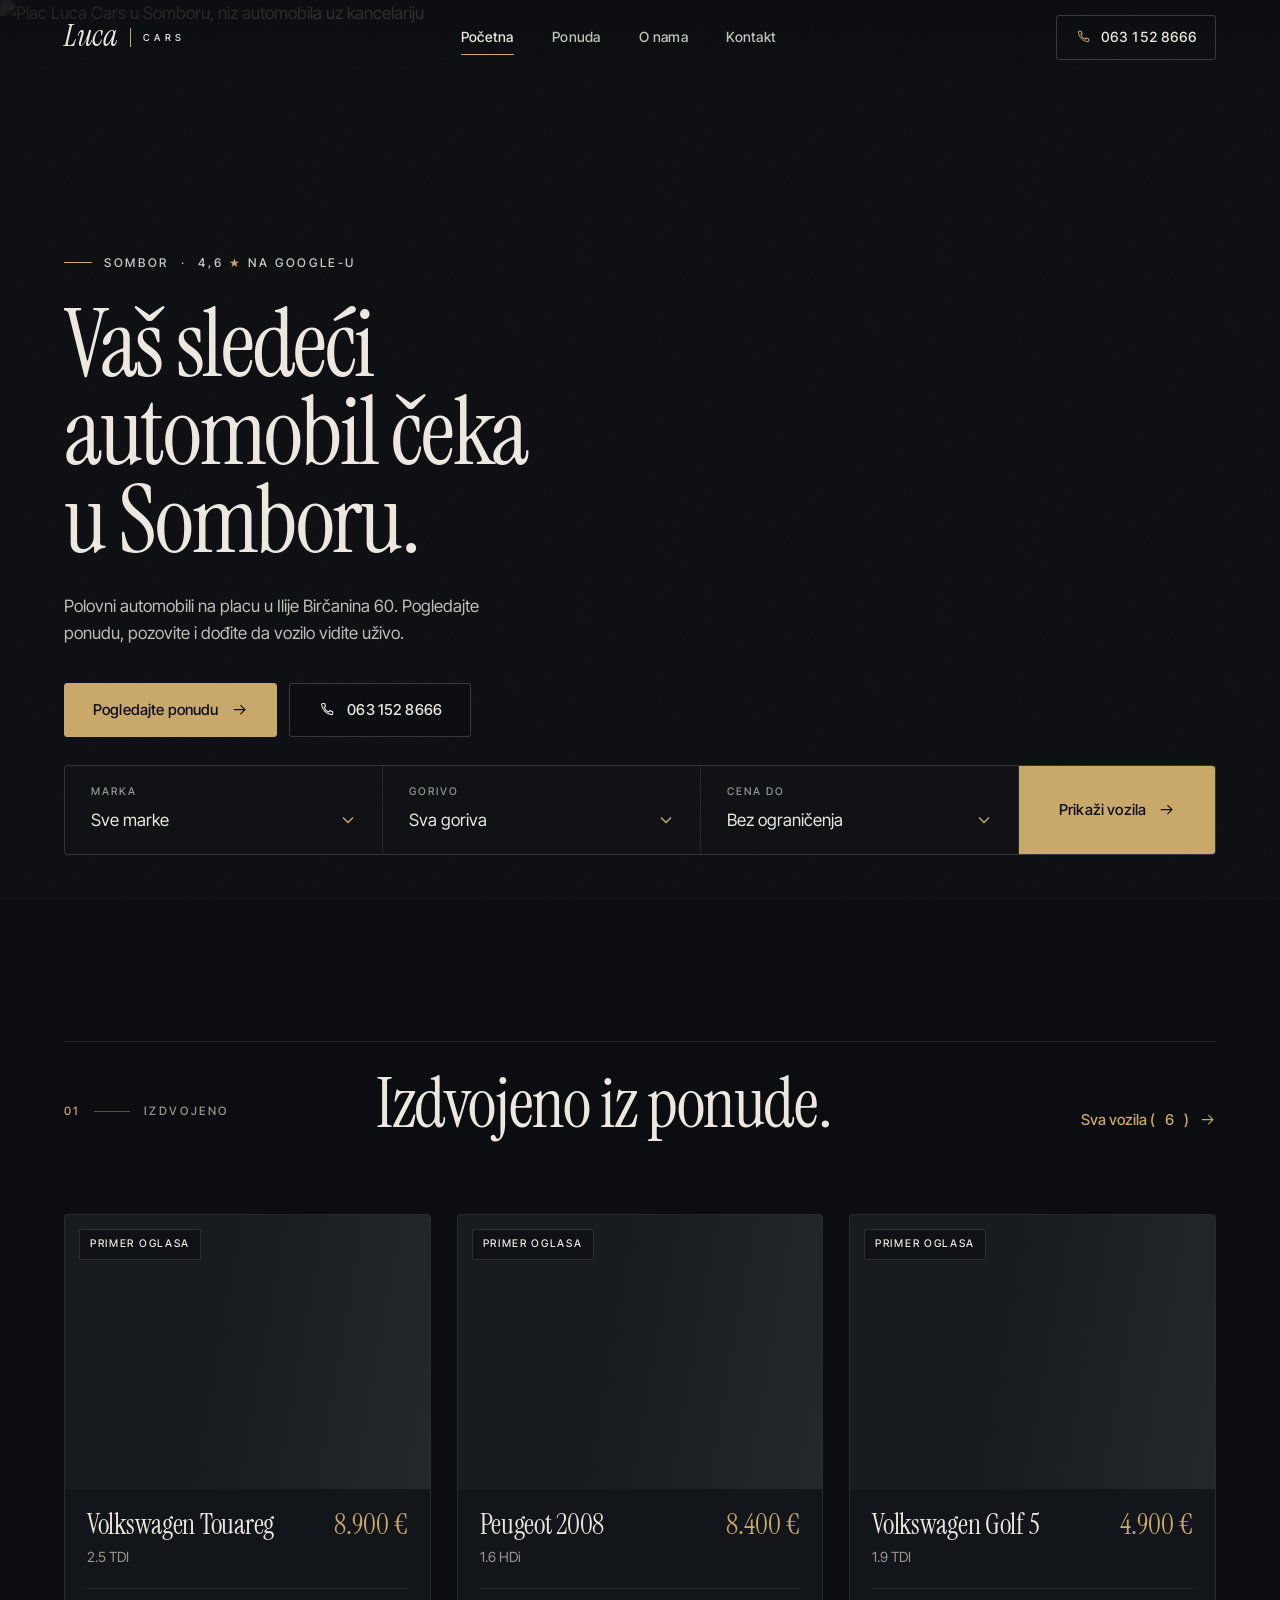
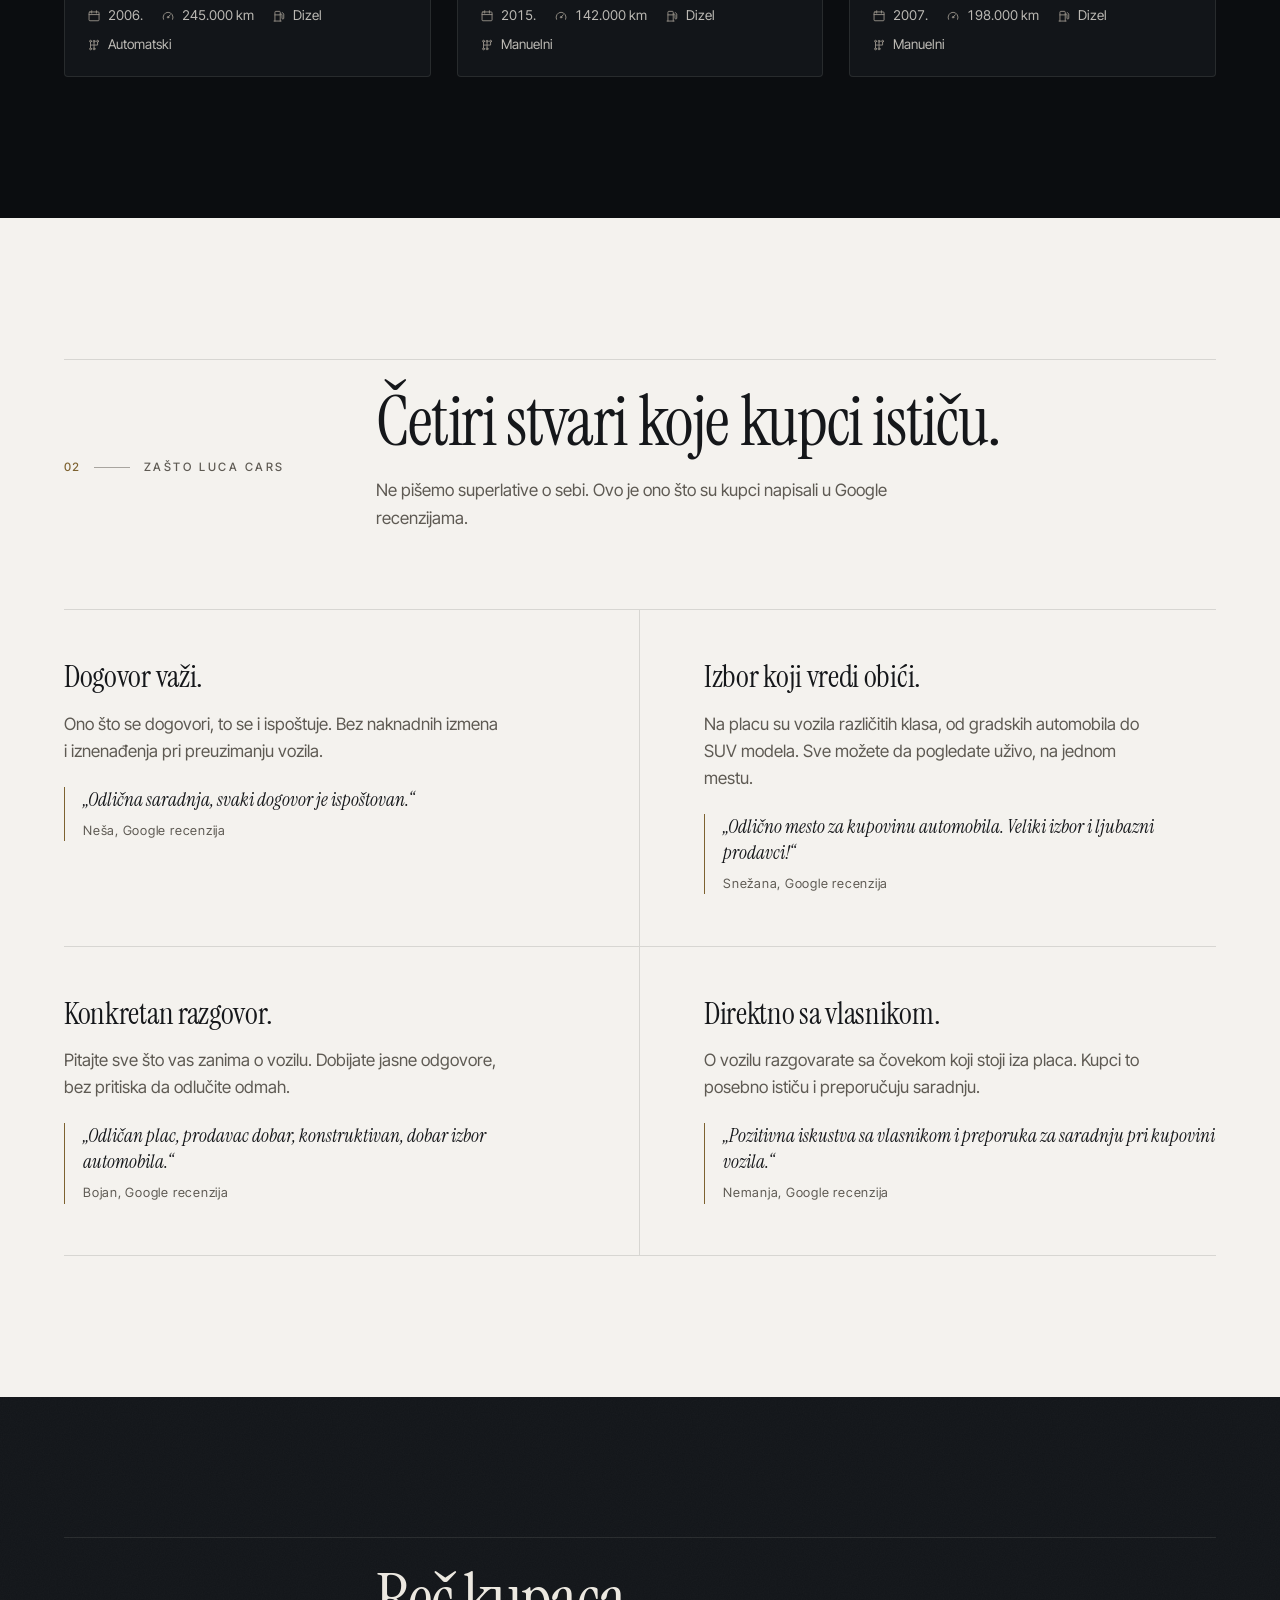
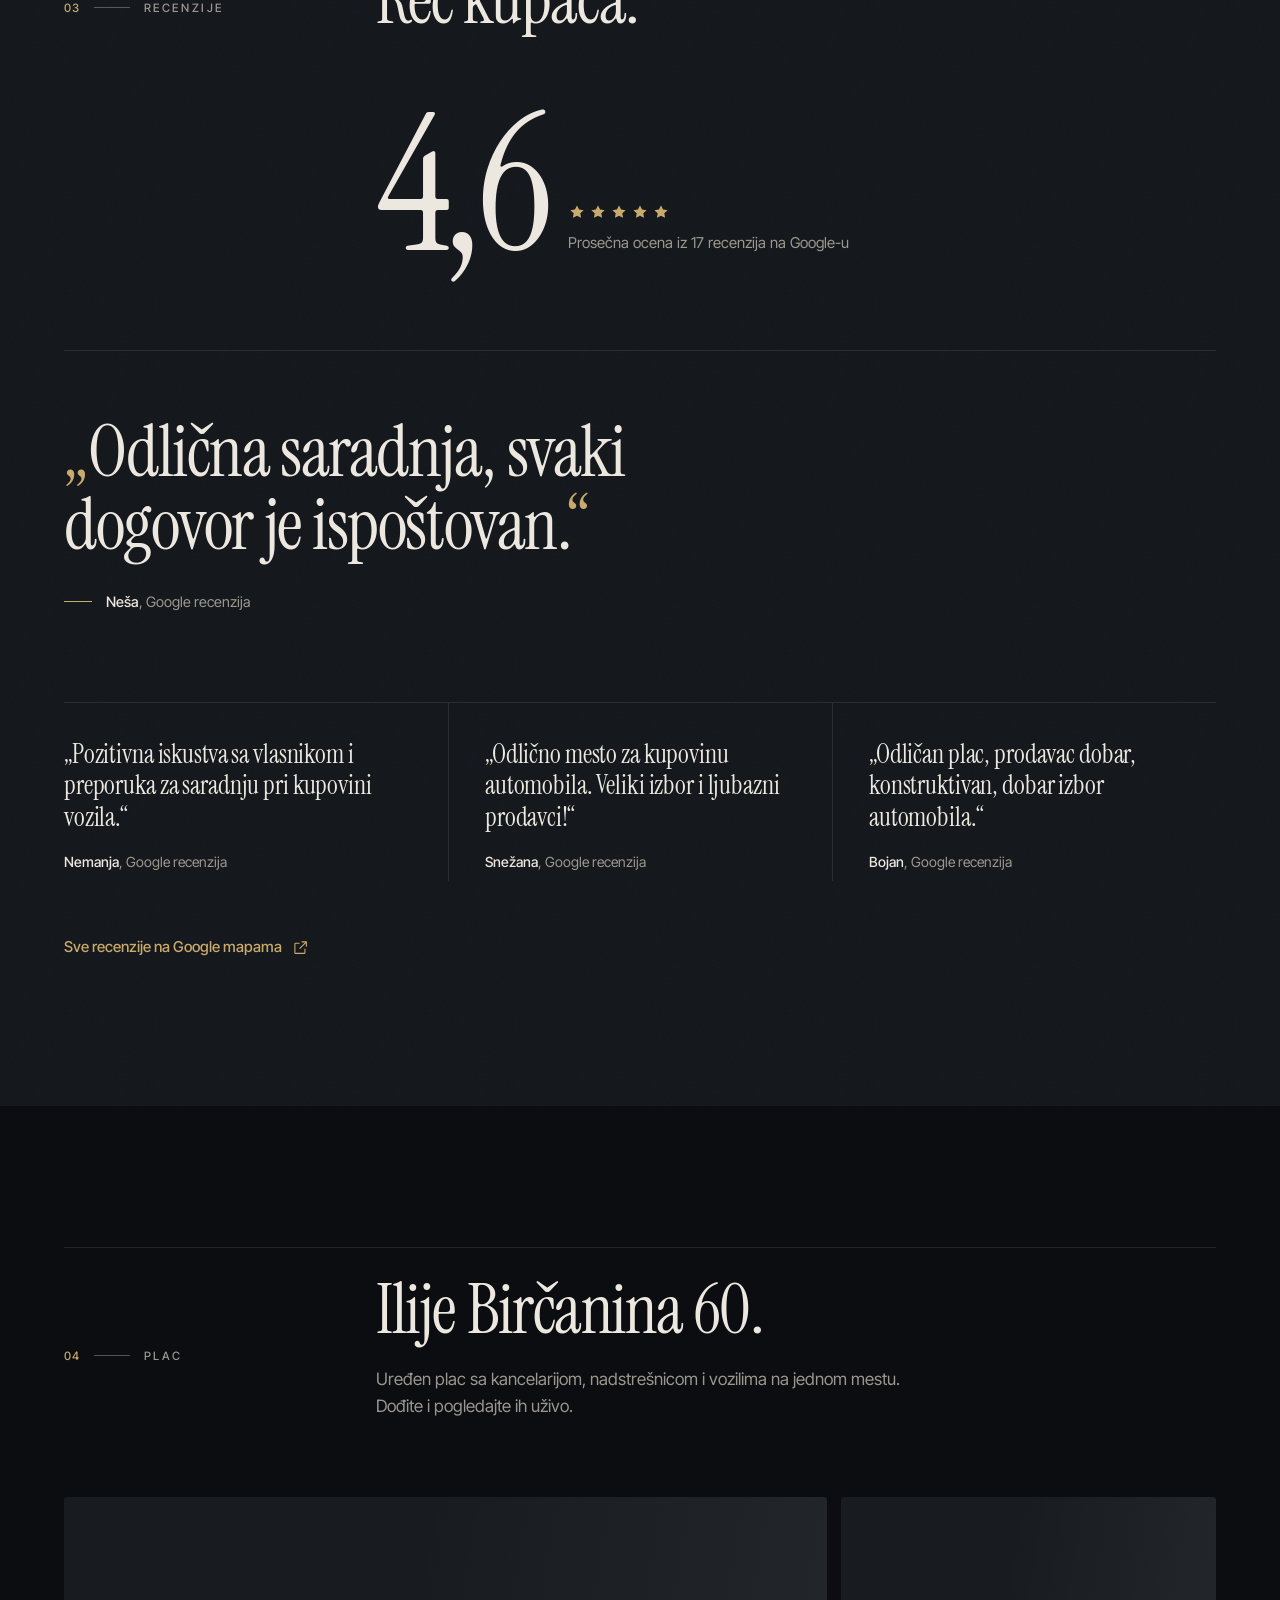
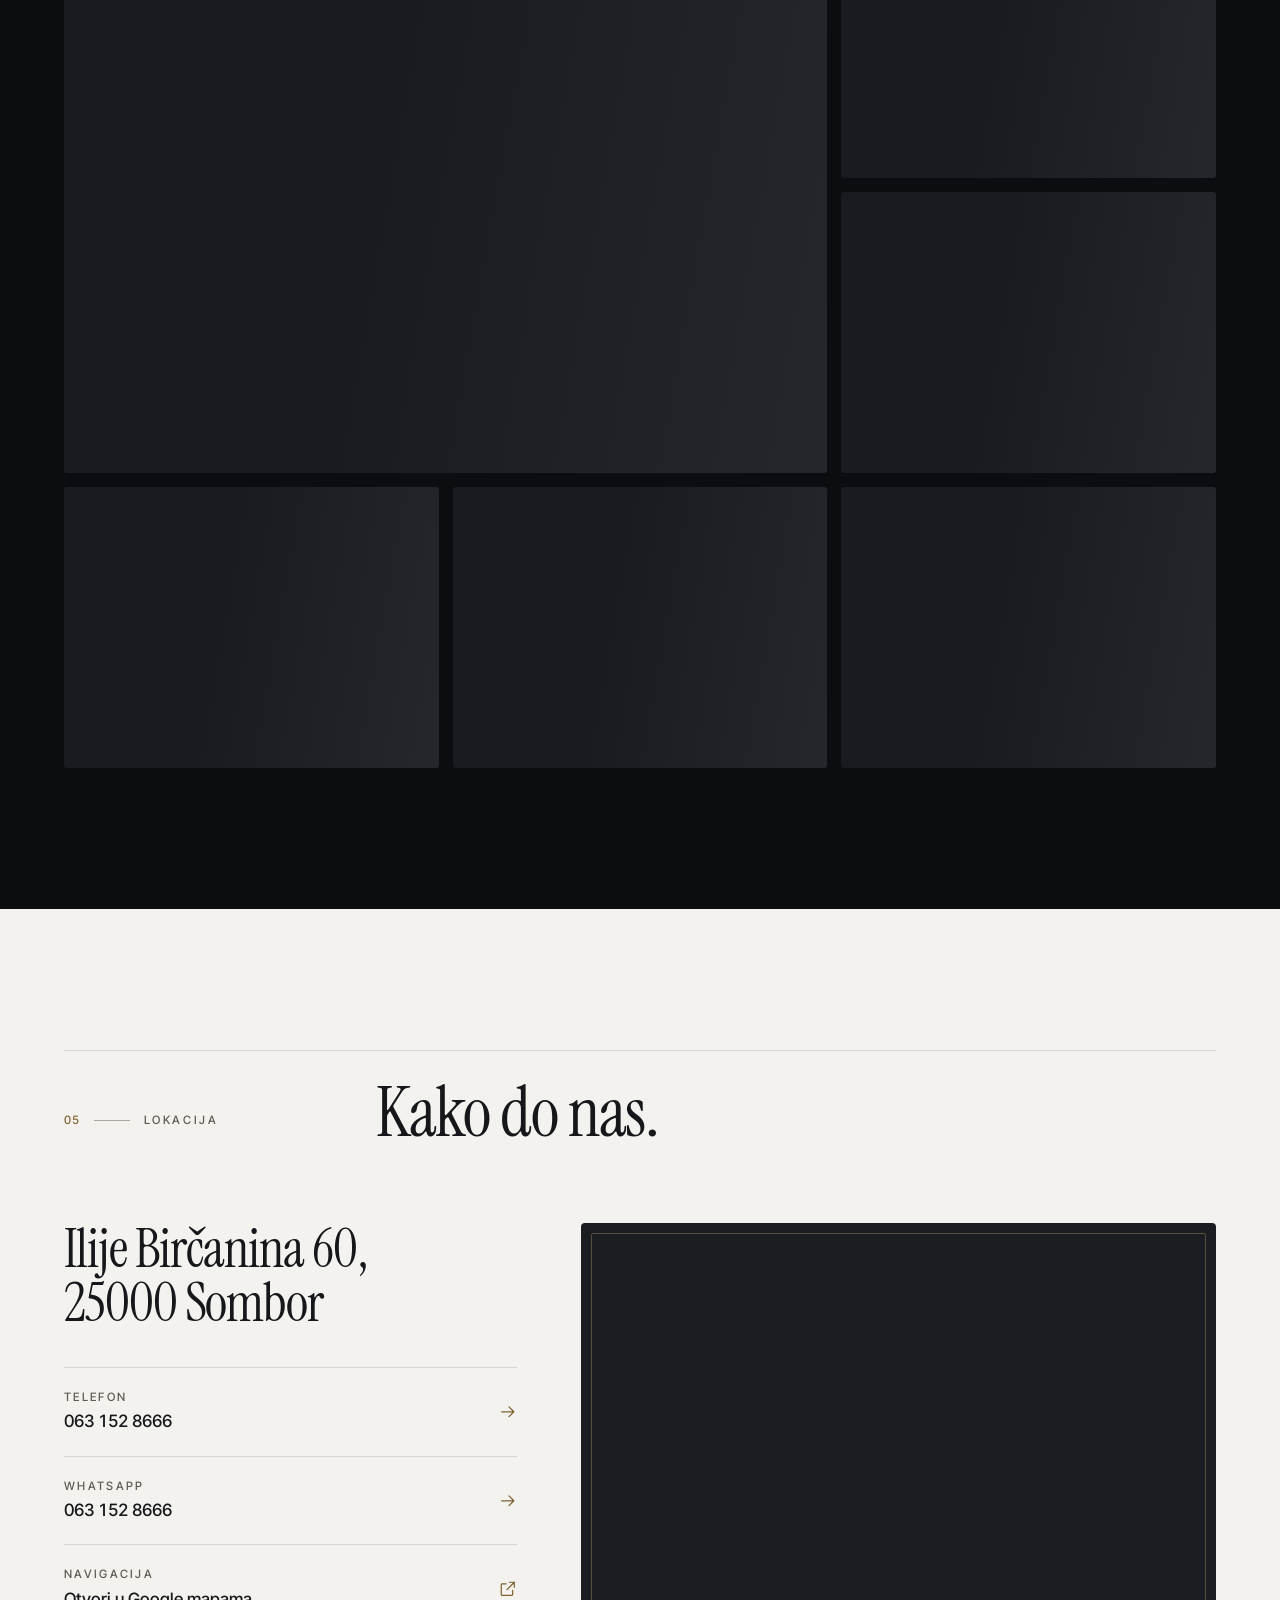
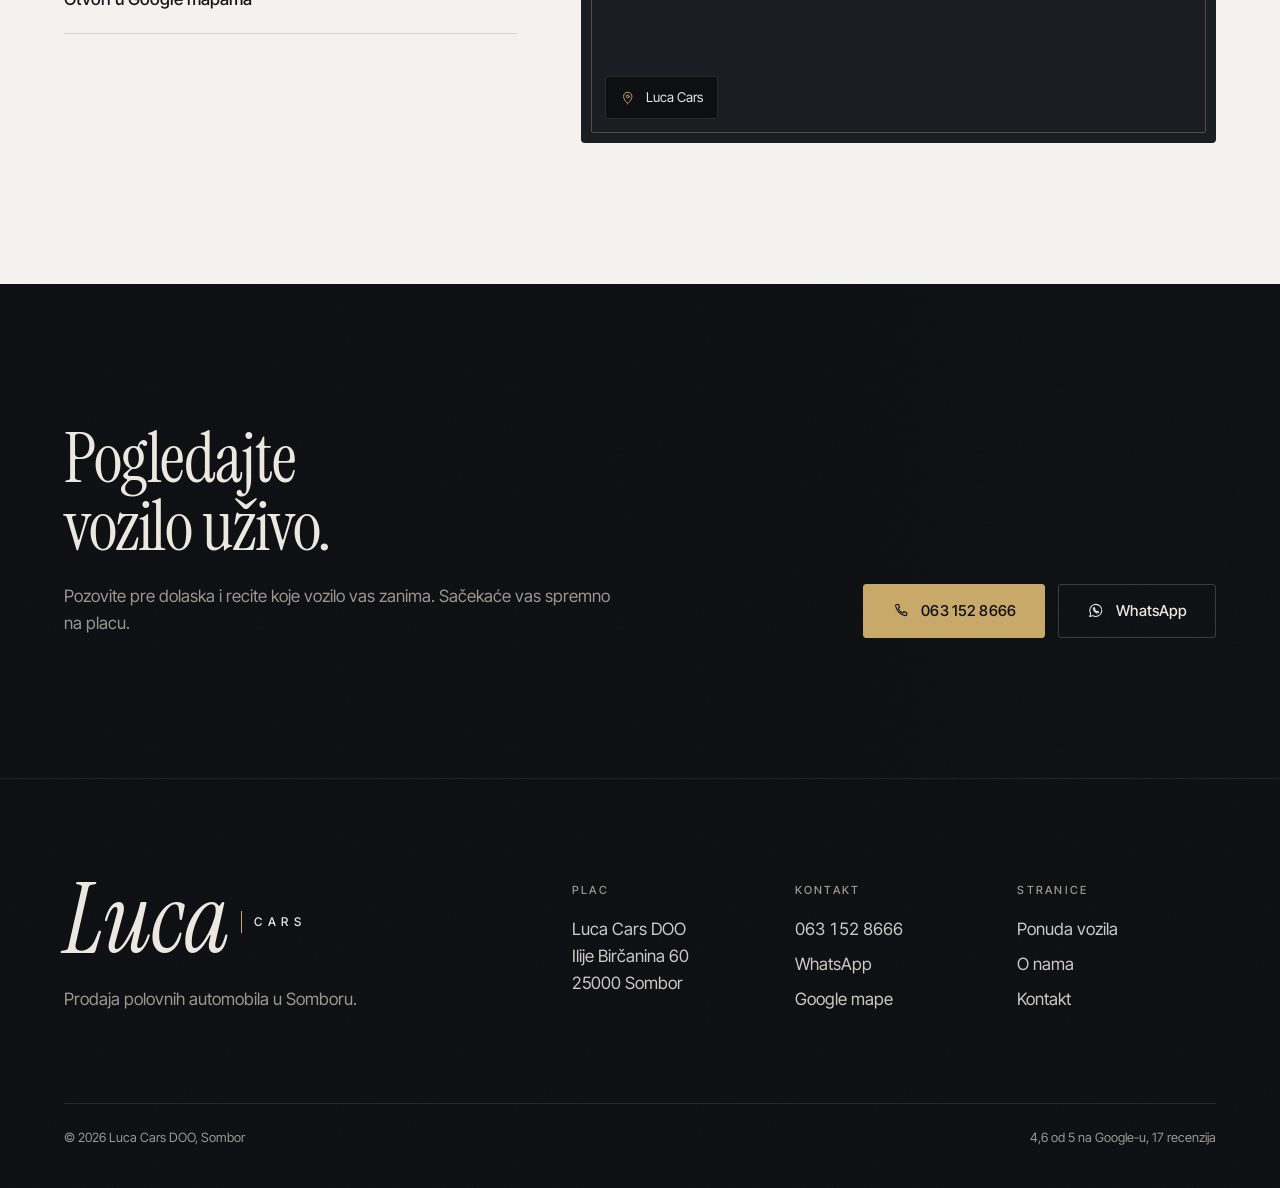
==== commit 1d3faad1: "Preload malih fontova sa srpskim slovima Co-Authored-By: Claude Opus 5.5 <noreply@anthropic.com>" ====
--- a/index.html
+++ b/index.html
@@ -26,6 +26,8 @@
 <link rel="preload" href="assets/fonts/instrument-serif.woff2" as="font" type="font/woff2" crossorigin>
 <link rel="preload" href="assets/fonts/instrument-serif-italic.woff2" as="font" type="font/woff2" crossorigin>
 <link rel="preload" href="assets/fonts/inter-tight.woff2" as="font" type="font/woff2" crossorigin>
+<link rel="preload" href="assets/fonts/inter-tight-ext.woff2" as="font" type="font/woff2" crossorigin>
+<link rel="preload" href="assets/fonts/instrument-serif-ext.woff2" as="font" type="font/woff2" crossorigin>
 <link rel="preload" as="image" href="https://lh3.googleusercontent.com/gps-cs-s/ANWiy9SutOEZ4twL-uuNcEpwwVgHwmrLd7KqmzbOhIECIXRTkbOp9bhR2r4d53oqVN2N6ytyyumzsqUqEn9nAwPIhBfDKMnV4dcfxzhqaBbbdOuFgwiQhVW2hgho5qgPK8e-7tVmFQdj0A=w1920-l65-rw" imagesrcset="https://lh3.googleusercontent.com/gps-cs-s/ANWiy9SutOEZ4twL-uuNcEpwwVgHwmrLd7KqmzbOhIECIXRTkbOp9bhR2r4d53oqVN2N6ytyyumzsqUqEn9nAwPIhBfDKMnV4dcfxzhqaBbbdOuFgwiQhVW2hgho5qgPK8e-7tVmFQdj0A=w828-l65-rw 828w, https://lh3.googleusercontent.com/gps-cs-s/ANWiy9SutOEZ4twL-uuNcEpwwVgHwmrLd7KqmzbOhIECIXRTkbOp9bhR2r4d53oqVN2N6ytyyumzsqUqEn9nAwPIhBfDKMnV4dcfxzhqaBbbdOuFgwiQhVW2hgho5qgPK8e-7tVmFQdj0A=w1280-l65-rw 1280w, https://lh3.googleusercontent.com/gps-cs-s/ANWiy9SutOEZ4twL-uuNcEpwwVgHwmrLd7KqmzbOhIECIXRTkbOp9bhR2r4d53oqVN2N6ytyyumzsqUqEn9nAwPIhBfDKMnV4dcfxzhqaBbbdOuFgwiQhVW2hgho5qgPK8e-7tVmFQdj0A=w1920-l65-rw 1920w" imagesizes="(max-width: 767px) 150vw, 100vw" fetchpriority="high">
 <link rel="preload" href="data/vozila.json" as="fetch" type="application/json" crossorigin>
 <script type="application/ld+json">{"@context": "https://schema.org", "@type": "AutoDealer", "name": "Luca Cars DOO", "description": "Prodaja polovnih automobila u Somboru.", "url": "https://cheef30.github.io/luca-cars/", "image": "https://lh3.googleusercontent.com/gps-cs-s/ANWiy9SutOEZ4twL-uuNcEpwwVgHwmrLd7KqmzbOhIECIXRTkbOp9bhR2r4d53oqVN2N6ytyyumzsqUqEn9nAwPIhBfDKMnV4dcfxzhqaBbbdOuFgwiQhVW2hgho5qgPK8e-7tVmFQdj0A=w1600", "telephone": "+381631528666", "address": {"@type": "PostalAddress", "streetAddress": "Ilije Birčanina 60", "postalCode": "25000", "addressLocality": "Sombor", "addressCountry": "RS"}, "aggregateRating": {"@type": "AggregateRating", "ratingValue": "4.6", "bestRating": "5", "reviewCount": "17"}, "hasMap": "https://www.google.com/maps/search/?api=1&query=Luca+Cars+Ilije+Bir%C4%8Danina+60+Sombor"}</script>
--- a/assets/css/style.css
+++ b/assets/css/style.css
@@ -48,7 +48,7 @@
   margin:0;background:var(--ink);color:var(--bone);
   font-family:var(--sans);font-size:1.0625rem;line-height:1.6;font-weight:400;
   -webkit-font-smoothing:antialiased;-moz-osx-font-smoothing:grayscale;
-  text-rendering:optimizeLegibility;overflow-x:clip;
+  font-kerning:normal;overflow-x:clip;
 }
 img,svg,iframe{display:block;max-width:100%}
 img{height:auto}
@@ -218,7 +218,7 @@
 .hero__title .ln:nth-child(2)>span{animation-delay:.14s}
 .hero__title .ln:nth-child(3)>span{animation-delay:.28s}
 .hero__title .soft{color:rgba(236,232,224,.62)}
-.hero__lead{margin-top:28px;max-width:44ch;color:rgba(236,232,224,.8);font-size:clamp(1.0625rem,1.3vw,1.1875rem);opacity:0;animation:fadeUp 1s var(--ease-out) .4s forwards}
+.hero__lead{margin-top:28px;max-width:44ch;color:rgba(236,232,224,.8);font-size:clamp(1.0625rem,1.3vw,1.1875rem)}
 .hero__ctas{margin-top:36px;opacity:0;animation:fadeUp 1s var(--ease-out) .5s forwards}
 @keyframes rise{to{transform:translateY(0)}}
 @keyframes fadeIn{to{opacity:1}}
@@ -507,7 +507,7 @@
 .photo-band{display:grid;grid-template-columns:repeat(3,minmax(0,1fr));gap:10px}
 .photo-band .media{aspect-ratio:3/4;border-radius:3px}
 .photo-band .media:nth-child(2){transform:translateY(clamp(20px,4vw,56px))}
-@media (max-width:640px){.photo-band{grid-template-columns:1fr 1fr}.photo-band .media:nth-child(3){display:none}}
+@media (max-width:640px){.photo-band{grid-template-columns:1fr 1fr}.photo-band .media:nth-child(2){transform:none}.photo-band .media:nth-child(3){grid-column:1 / -1;aspect-ratio:16/10}}
 
 /* Kontakt */
 .contact-grid{display:grid;gap:clamp(48px,6vw,88px)}
